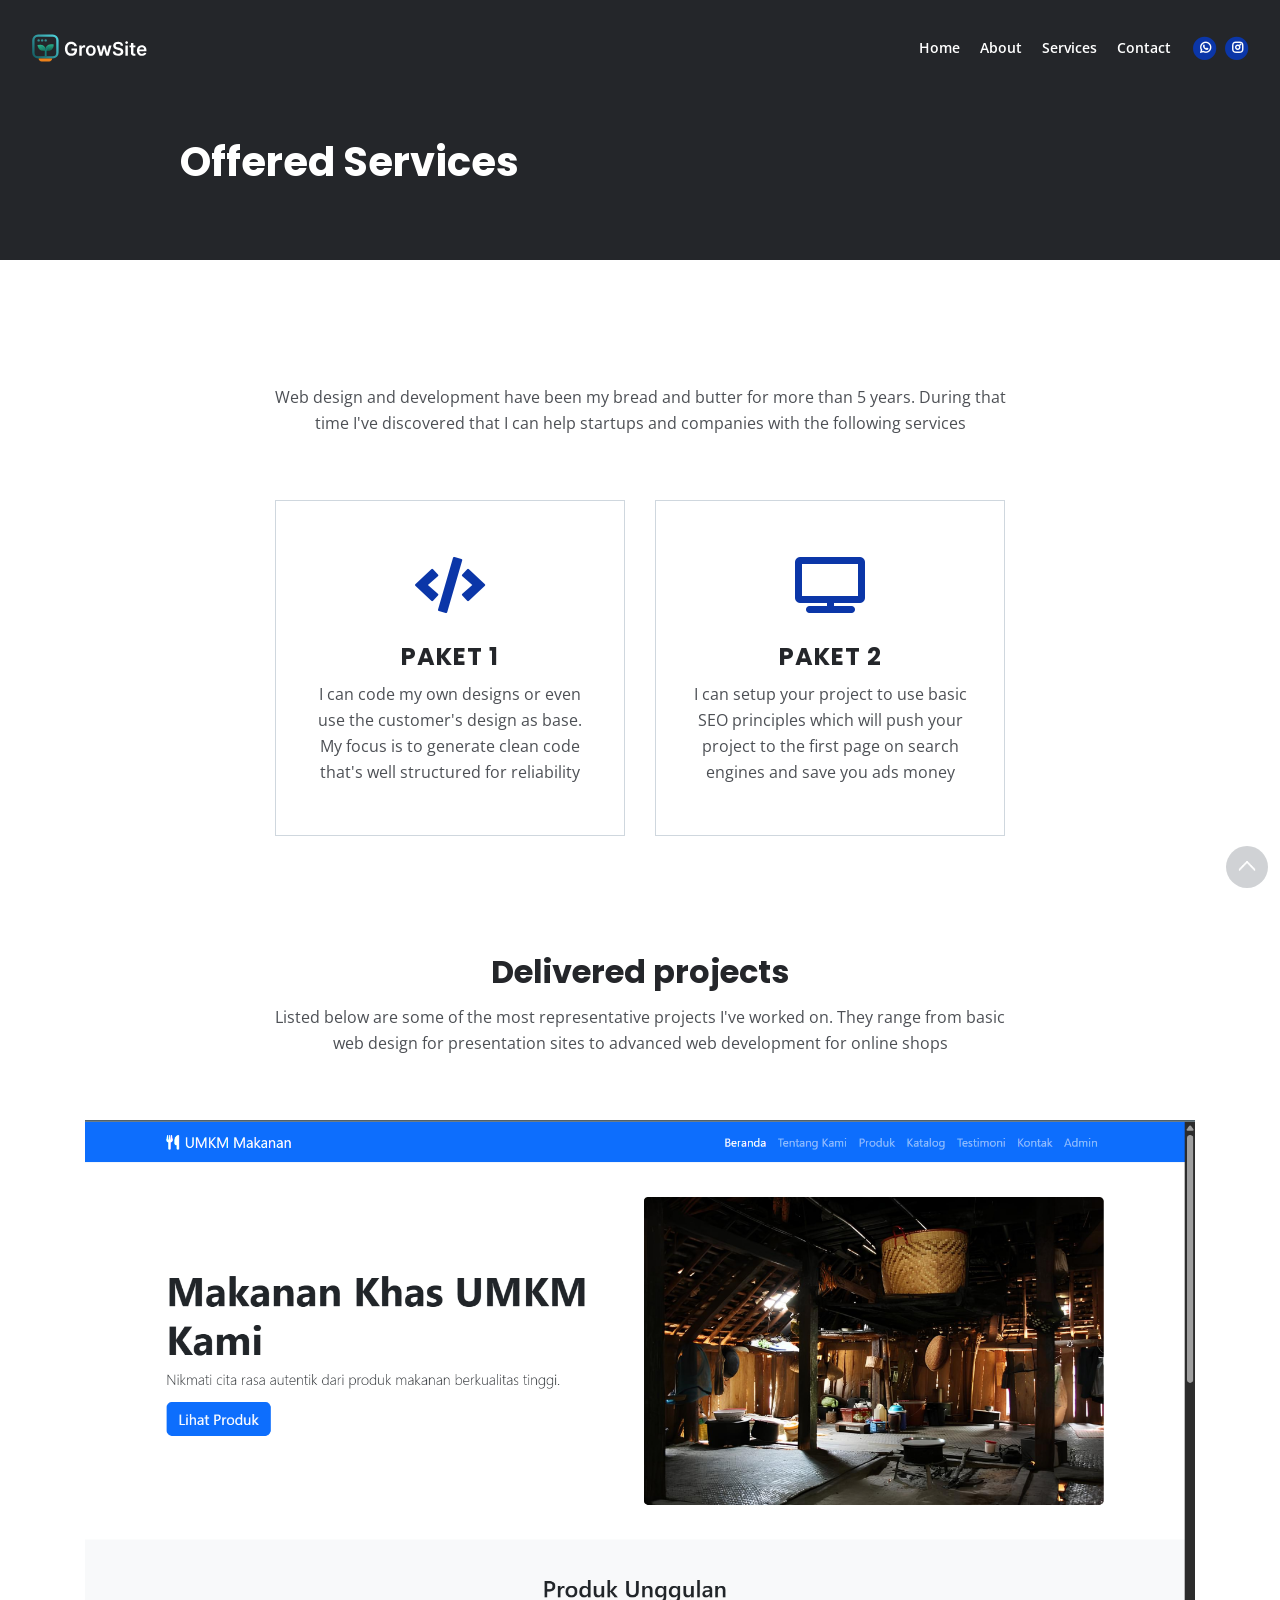
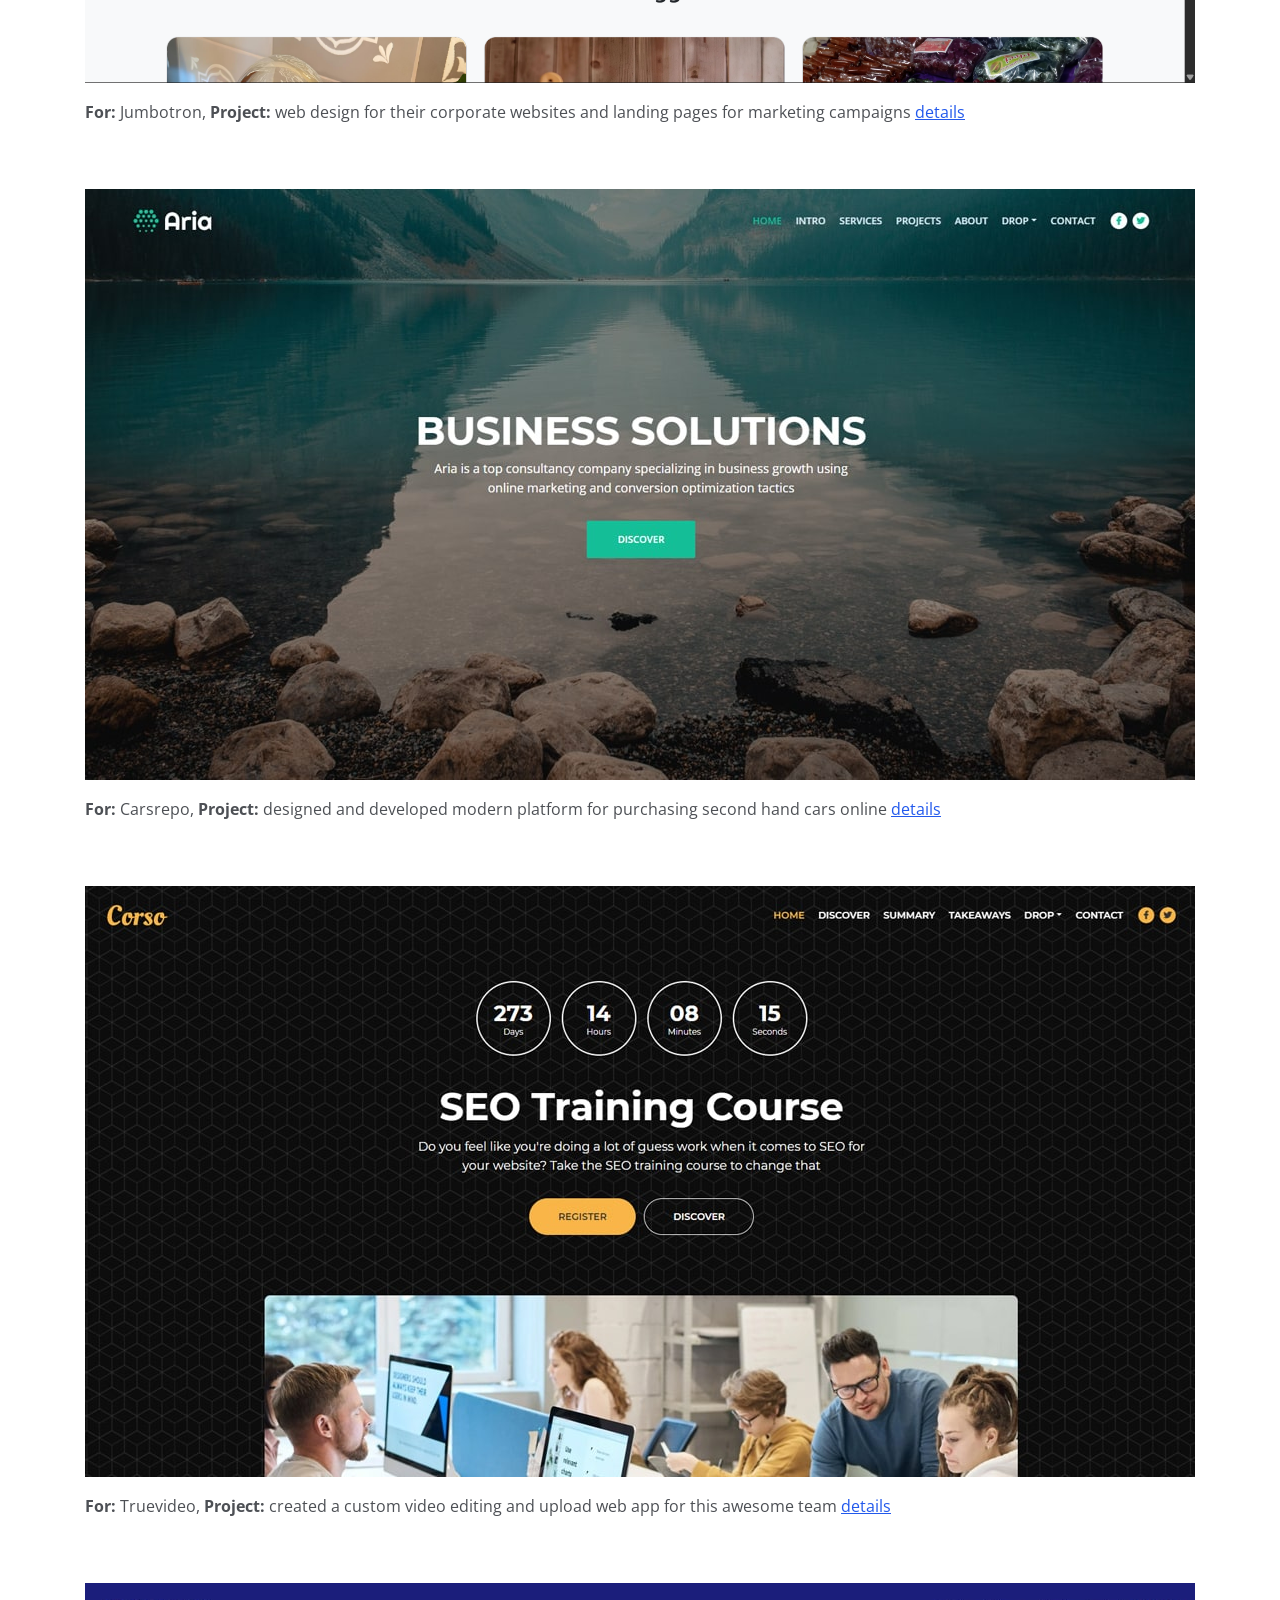
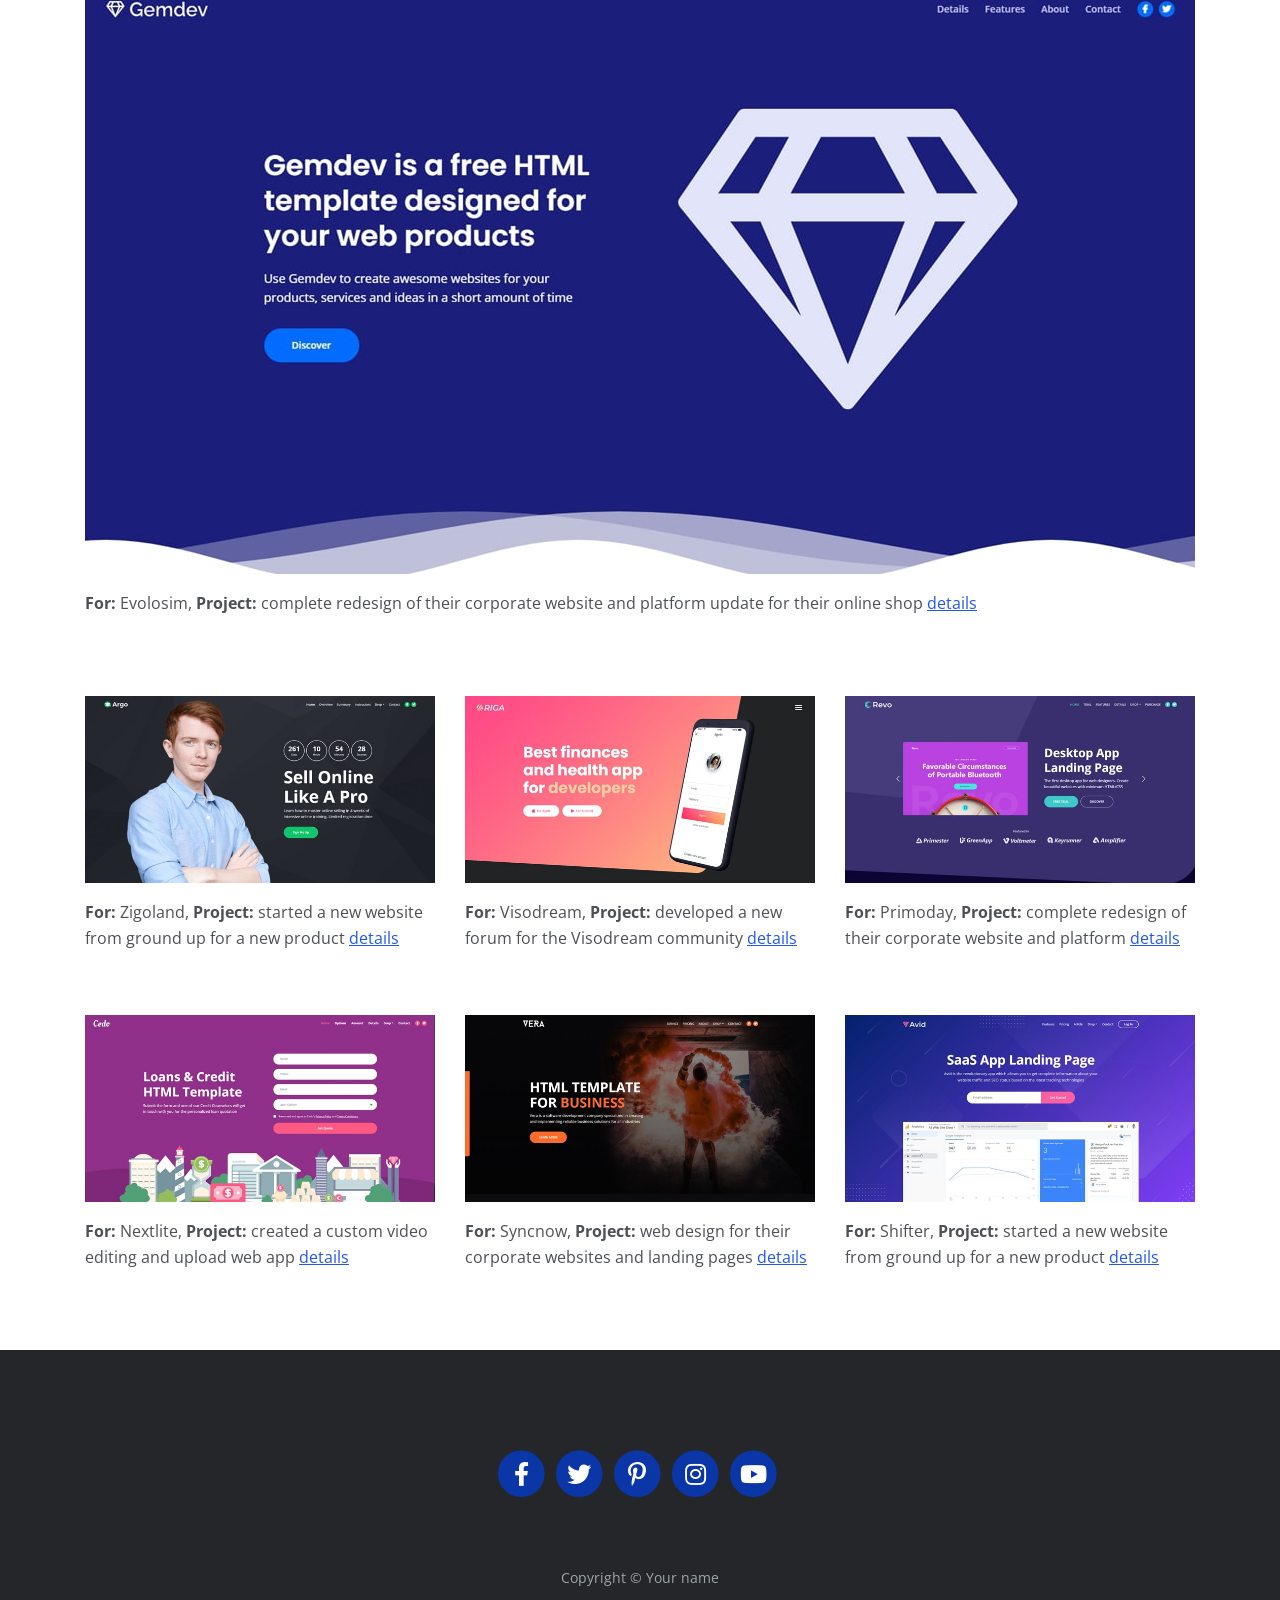
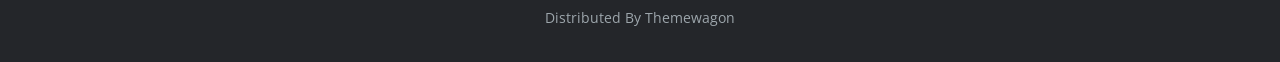
==== services.html @ 17ba6b6c "Add files via upload" ====
<!DOCTYPE html>
<html lang="en">
<head>
    <meta charset="utf-8">
    <meta name="viewport" content="width=device-width, initial-scale=1, shrink-to-fit=no">
    
    <!-- SEO Meta Tags -->
    <meta name="description" content="Your description">
    <meta name="author" content="Your name">

    <!-- OG Meta Tags to improve the way the post looks when you share the page on Facebook, Twitter, LinkedIn -->
	<meta property="og:site_name" content="" /> <!-- website name -->
	<meta property="og:site" content="" /> <!-- website link -->
	<meta property="og:title" content=""/> <!-- title shown in the actual shared post -->
	<meta property="og:description" content="" /> <!-- description shown in the actual shared post -->
	<meta property="og:image" content="" /> <!-- image link, make sure it's jpg -->
	<meta property="og:url" content="" /> <!-- where do you want your post to link to -->
	<meta name="twitter:card" content="summary_large_image"> <!-- to have large image post format in Twitter -->

    <!-- Webpage Title -->
    <title>Project Details - Mark</title>
    
    <!-- Styles -->
    <link rel="preconnect" href="https://fonts.gstatic.com">
    <link href="https://fonts.googleapis.com/css2?family=Open+Sans:ital,wght@0,400;0,600;0,700;1,400&family=Poppins:wght@600&display=swap" rel="stylesheet">
    <link href="css/bootstrap.css" rel="stylesheet">
    <link href="css/fontawesome-all.css" rel="stylesheet">
	<link href="css/styles.css" rel="stylesheet">
	
	<!-- Favicon  -->
    <link rel="icon" href="images/Frame 6.png">
</head>
<body data-spy="scroll" data-target=".fixed-top">
    
    <!-- Navigation -->
    <nav class="navbar navbar-expand-lg fixed-top navbar-dark">
        <div class="container">
            
            <!-- Image Logo -->
            <a class="navbar-brand logo-image" href="index.html"><img src="images/Logoewewe.svg" alt="alternative"></a>  

            <!-- Text Logo - Use this if you don't have a graphic logo -->
            <!-- <a class="navbar-brand logo-text page-scroll" href="index.html">Mark</a> -->

            <button class="navbar-toggler p-0 border-0" type="button" data-toggle="offcanvas">
                <span class="navbar-toggler-icon"></span>
            </button>

            <div class="navbar-collapse offcanvas-collapse" id="navbarsExampleDefault">
                <ul class="navbar-nav ml-auto">
                    <li class="nav-item">
                        <a class="nav-link" href="index.html">Home <span class="sr-only">(current)</span></a>
                    </li>
                    <li class="nav-item">
                        <a class="nav-link" href="about.html">About</a>
                    </li>
                    <li class="nav-item">
                        <a class="nav-link active" href="services.html">Services</a>
                    </li>
                    <li class="nav-item">
                        <a class="nav-link" href="contact.html">Contact</a>
                    </li>
                </ul>
                <span class="nav-item social-icons">
                    <span class="fa-stack" onclick="openWaQR()" style="cursor:pointer;">
                        <i class="fas fa-circle fa-stack-2x"></i>
                        <i class="fab fa-whatsapp fa-stack-1x"></i>
                    </span>

                    <script>
                        function openWaQR() {
                            const qrUrl = 'https://wa.me/qr/7FIXNCLR2WM5O1';
                            const encoded = encodeURIComponent(qrUrl);

                            // Jika desktop → buka WhatsApp Web
                            // Jika mobile → buka API WhatsApp biasa
                            const isMobile = /Android|iPhone|iPad|iPod|Opera Mini|IEMobile/i.test(navigator.userAgent);
                            const openUrl = isMobile 
                                ? `https://api.whatsapp.com/send?text=${encoded}` 
                                : `https://web.whatsapp.com/send?text=${encoded}`;

                            window.open(openUrl, '_blank', 'noopener');
                        }
                    </script>

                    <span class="fa-stack">
                        <a href="#your-link">
                            <i class="fas fa-circle fa-stack-2x"></i>
                            <i class="fab fa-instagram fa-stack-1x"></i>
                        </a>
                    </span>
                </span>
            </div> <!-- end of navbar-collapse -->
        </div> <!-- end of container -->
    </nav> <!-- end of navbar -->
    <!-- end of navigation -->


    <!-- Header -->
    <header class="ex-header">
        <div class="container">
            <div class="row">
                <div class="col-xl-10 offset-xl-1">
                    <h1>Offered Services</h1>
                </div> <!-- end of col -->
            </div> <!-- end of row -->
        </div> <!-- end of container -->
    </header> <!-- end of ex-header -->
    <!-- end of header -->

    <!-- Services -->
    <div id="services" class="basic-2">
        <div class="container">
            <div class="row">
                <div class="col-lg-12">
                    <p class="p-heading">Web design and development have been my bread and butter for more than 5 years. During that time I've discovered that I can help startups and companies with the following services</p>
                </div> <!-- end of col -->
            </div> <!-- end of row -->
            <div class="row justify-content-center">
                <div class="col-lg-4">
                    <div class="text-box text-center">
                        <i class="fas fa-code"></i>
                        <h4>PAKET 1</h4>
                        <p>I can code my own designs or even use the customer's design as base. My focus is to generate clean code that's well structured for reliability</p>
                    </div>
                </div>

                <div class="col-lg-4">
                    <div class="text-box text-center">
                        <i class="fas fa-tv"></i>
                        <h4>PAKET 2</h4>
                        <p>I can setup your project to use basic SEO principles which will push your project to the first page on search engines and save you ads money</p>
                    </div>
                </div>
            </div>
        </div> <!-- end of container -->
    </div> <!-- end of basic-2 -->
    <!-- end of services -->

     <!-- Projects -->
    <div id="projects" class="basic-3">
        <div class="container">
            <div class="row">
                <div class="col-lg-12">
                    <h2 class="h2-heading">Delivered projects</h2>
                    <p class="p-heading">Listed below are some of the most representative projects I've worked on. They range from basic web design for presentation sites to advanced web development for online shops</p>
                </div> <!-- end of col -->
            </div> <!-- end of row -->
            <div class="row">
                <div class="col-lg-12">
                    <div class="text-container">
                        <div class="image-container">
                            <a href="https://herecraft.web.id/">
                                <img class="img-fluid" src="images/Project1.png" alt="alternative">
                            </a>
                        </div> <!-- end of image-container -->
                        <p><strong>For:</strong> Jumbotron, <strong>Project:</strong> web design for their corporate websites and landing pages for marketing campaigns <a class="blue" href="project.html">details</a></p>
                    </div> <!-- end of text-container -->
                    <div class="text-container">
                        <div class="image-container">
                            <a href="project.html">
                                <img class="img-fluid" src="images/project-2.jpg" alt="alternative">
                            </a>
                        </div> <!-- end of image-container -->
                        <p><strong>For:</strong> Carsrepo, <strong>Project:</strong> designed and developed modern platform for purchasing second hand cars online <a class="blue" href="project.html">details</a></p>
                    </div> <!-- end of text-container -->
                    <div class="text-container">
                        <div class="image-container">
                            <a href="project.html">
                                <img class="img-fluid" src="images/project-3.jpg" alt="alternative">
                            </a>
                        </div> <!-- end of image-container -->
                        <p><strong>For:</strong> Truevideo, <strong>Project:</strong> created a custom video editing and upload web app for this awesome team <a class="blue" href="project.html">details</a></p>
                    </div> <!-- end of text-container -->
                    <div class="text-container">
                        <div class="image-container">
                            <a href="project.html">
                                <img class="img-fluid" src="images/project-4.jpg" alt="alternative">
                            </a>
                        </div> <!-- end of image-container -->
                        <p><strong>For:</strong> Evolosim, <strong>Project:</strong> complete redesign of their corporate website and platform update for their online shop <a class="blue" href="project.html">details</a></p>
                    </div> <!-- end of text-container -->
                </div> <!-- end of col -->
            </div> <!-- end of row -->
        </div> <!-- end of container -->
    </div> <!-- end of basic-3 -->
    <!-- end of projects -->


    <!-- Works -->
    <div class="basic-4">
        <div class="container">
            <div class="row">
                <div class="col-lg-4">
                    <div class="text-container">
                        <div class="image-container">
                            <a href="project.html">
                                <img class="img-fluid" src="images/work-1.jpg" alt="alternative">
                            </a>
                        </div> <!-- end of image-container -->
                        <p><strong>For:</strong> Zigoland, <strong>Project:</strong> started a new website from ground up for a new product <a class="blue" href="project.html">details</a></p>
                    </div> <!-- end of text-container -->
                </div> <!-- end of col -->
                <div class="col-lg-4">
                    <div class="text-container">
                        <div class="image-container">
                            <a href="project.html">
                                <img class="img-fluid" src="images/work-2.jpg" alt="alternative">
                            </a>
                        </div> <!-- end of image-container -->
                        <p><strong>For:</strong> Visodream, <strong>Project:</strong> developed a new forum for the Visodream community <a class="blue" href="project.html">details</a></p>
                    </div> <!-- end of text-container -->
                </div> <!-- end of col -->
                <div class="col-lg-4">
                    <div class="text-container">
                        <div class="image-container">
                            <a href="project.html">
                                <img class="img-fluid" src="images/work-3.jpg" alt="alternative">
                            </a>
                        </div> <!-- end of image-container -->
                        <p><strong>For:</strong> Primoday, <strong>Project:</strong> complete redesign of their corporate website and platform <a class="blue" href="project.html">details</a></p>
                    </div> <!-- end of text-container -->
                </div> <!-- end of col -->
            </div> <!-- end of row -->
            <div class="row">
                <div class="col-lg-4">
                    <div class="text-container">
                        <div class="image-container">
                            <a href="project.html">
                                <img class="img-fluid" src="images/work-4.jpg" alt="alternative">
                            </a>
                        </div> <!-- end of image-container -->
                        <p><strong>For:</strong> Nextlite, <strong>Project:</strong> created a custom video editing and upload web app <a class="blue" href="project.html">details</a></p>
                    </div> <!-- end of text-container -->
                </div> <!-- end of col -->
                <div class="col-lg-4">
                    <div class="text-container">
                        <div class="image-container">
                            <a href="project.html">
                                <img class="img-fluid" src="images/work-5.jpg" alt="alternative">
                            </a>
                        </div> <!-- end of image-container -->
                        <p><strong>For:</strong> Syncnow, <strong>Project:</strong> web design for their corporate websites and landing pages <a class="blue" href="project.html">details</a></p>
                    </div> <!-- end of text-container -->
                </div> <!-- end of col -->
                <div class="col-lg-4">
                    <div class="text-container">
                        <div class="image-container">
                            <a href="project.html">
                                <img class="img-fluid" src="images/work-6.jpg" alt="alternative">
                            </a>
                        </div> <!-- end of image-container -->
                        <p><strong>For:</strong> Shifter, <strong>Project:</strong> started a new website from ground up for a new product <a class="blue" href="project.html">details</a></p>
                    </div> <!-- end of text-container -->
                </div> <!-- end of col -->
            </div> <!-- end of row -->
        </div> <!-- end of container -->
    </div> <!-- end of basic-4 -->
    <!-- end of works -->

    <!-- Footer -->
    <div class="footer bg-gray">
        <div class="container">
            <div class="row">
                <div class="col-lg-12">
                    <div class="social-container">
                        <span class="fa-stack">
                            <a href="#your-link">
                                <i class="fas fa-circle fa-stack-2x"></i>
                                <i class="fab fa-facebook-f fa-stack-1x"></i>
                            </a>
                        </span>
                        <span class="fa-stack">
                            <a href="#your-link">
                                <i class="fas fa-circle fa-stack-2x"></i>
                                <i class="fab fa-twitter fa-stack-1x"></i>
                            </a>
                        </span>
                        <span class="fa-stack">
                            <a href="#your-link">
                                <i class="fas fa-circle fa-stack-2x"></i>
                                <i class="fab fa-pinterest-p fa-stack-1x"></i>
                            </a>
                        </span>
                        <span class="fa-stack">
                            <a href="#your-link">
                                <i class="fas fa-circle fa-stack-2x"></i>
                                <i class="fab fa-instagram fa-stack-1x"></i>
                            </a>
                        </span>
                        <span class="fa-stack">
                            <a href="#your-link">
                                <i class="fas fa-circle fa-stack-2x"></i>
                                <i class="fab fa-youtube fa-stack-1x"></i>
                            </a>
                        </span>
                    </div> <!-- end of social-container -->
                </div> <!-- end of col -->
            </div> <!-- end of row -->
        </div> <!-- end of container -->
    </div> <!-- end of footer -->  
    <!-- end of footer -->


    <!-- Copyright -->
    <div class="copyright bg-gray">
        <div class="container">
            <div class="row">
                <div class="col-lg-12">
                    <p class="p-small">Copyright © <a class="no-line" href="#your-link">Your name</a></p>
                </div> <!-- end of col -->
            </div> <!-- enf of row -->
        </div> <!-- end of container -->


        <div class="container">
            <div class="row">
                <div class="col-lg-12">
                    <p class="p-small">Distributed By <a class="no-line" href="https://themewagon.com/">Themewagon</a></p>
                </div> <!-- end of col -->
            </div> <!-- enf of row -->
        </div> <!-- end of container -->
    </div> <!-- end of copyright --> 
    <!-- end of copyright -->
    
    	
    <!-- Scripts -->
    <script src="js/jquery.min.js"></script> <!-- jQuery for Bootstrap's JavaScript plugins -->
    <script src="js/bootstrap.min.js"></script> <!-- Bootstrap framework -->
    <script src="js/jquery.easing.min.js"></script> <!-- jQuery Easing for smooth scrolling between anchors -->
    <script src="js/scripts.js"></script> <!-- Custom scripts -->
</body>
</html>
---- css/styles.css ----
/* Description: Master CSS file */

/*****************************************
Table Of Contents:
- General Styles
- Navigation
- Header
- About
- Services
- Details
- Projects
- Works
- Testimonials
- Questions
- Contact
- Footer 
- Copyright
- Back To Top Button
- Extra Pages
- Media Queries
******************************************/

/*****************************************
Colors:
- Backgrounds, navbar - black #24262a
- Backgrounds - light gray #f7f9fb
- Buttons, icons - blue #0b36a8
- Headings text - black #24262a
- Body text - dark gray #4d5055
******************************************/


/**************************/
/*     General Styles     */
/**************************/
body,
html {
    width: 100%;
	height: 100%;
}

body, p {
	color: #4d5055; 
	font: 400 1rem/1.625rem "Open Sans", sans-serif;
}

h1 {
	color: #24262a;
	font-weight: 700;
	font-size: 2.5rem;
	line-height: 3.25rem;
	font-family: "Poppins"
}

h2 {
	color: #24262a;
	font-weight: 700;
	font-size: 2rem;
	line-height: 2.5rem;
	font-family: "Poppins"
}

h3 {
	color: #24262a;
	font-weight: 700;
	font-size: 1.75rem;
	line-height: 2.25rem;
	font-family: "Poppins"
}

h4 {
	color: #24262a;
	font-weight: 700;
	font-size: 1.5rem;
	line-height: 2rem;
	font-family: "Poppins"
}

h5 {
	color: #24262a;
	font-weight: 700;
	font-size: 1.25rem;
	line-height: 1.625rem;
	font-family: "Poppins"
}

h6 {
	color: #24262a;
	font-weight: 700;
	font-size: 1rem;
	line-height: 1.375rem;
	font-family: "Poppins"
}

.p-large {
	font-size: 1.125rem;
	line-height: 1.75rem;
}

.p-small {
	font-size: 0.875rem;
	line-height: 1.5rem;
}

.testimonial-text {
	font-style: italic;
}

.testimonial-author {
	font-weight: 700;
	font-size: 1rem;
	line-height: 1.5rem;
}

.li-space-lg li {
	margin-bottom: 0.5rem;
}

a {
	color: #4d5055;
	text-decoration: underline;
}

a:hover {
	color: #4d5055;
	text-decoration: underline;
}

.no-line {
	text-decoration: none;
}

.no-line:hover {
	text-decoration: none;
}

.blue {
	color: #2259ec;
}

.bg-gray {
	background-color: #f7f9fb;
}

.section-divider {
	display: block;
	height: 1px;
	margin: 0;
	border: none;
	background-color: #d3dae2;
}

.btn-solid-reg {
	display: inline-block;
	padding: 1.375rem 2.25rem 1.375rem 2.25rem;
	border: 1px solid #0b36a8;
	background-color: #0b36a8;
	color: #ffffff;
	font-weight: 600;
	font-size: 0.875rem;
	line-height: 0;
	text-decoration: none;
	transition: all 0.2s;
}

.btn-solid-reg:hover {
	background-color: transparent;
	color: #0b36a8; /* needs to stay here because of the color property of a tag */
	text-decoration: none;
}

.btn-solid-lg {
	display: inline-block;
	padding: 1.625rem 2.625rem 1.625rem 2.625rem;
	border: 1px solid #0b36a8;
	background-color: #0b36a8;
	color: #ffffff;
	font-weight: 600;
	font-size: 0.875rem;
	line-height: 0;
	text-decoration: none;
	transition: all 0.2s;
}

.btn-solid-lg:hover {
	background-color: transparent;
	color: #0b36a8; /* needs to stay here because of the color property of a tag */
	text-decoration: none;
}

.btn-outline-reg {
	display: inline-block;
	padding: 1.375rem 2.25rem 1.375rem 2.25rem;
	border: 1px solid #24262a;
	background-color: transparent;
	color: #24262a;
	font-weight: 600;
	font-size: 0.875rem;
	line-height: 0;
	text-decoration: none;
	transition: all 0.2s;
}

.btn-outline-reg:hover {
	background-color: #24262a;
	color: #ffffff;
	text-decoration: none;
}

.btn-outline-lg {
	display: inline-block;
	padding: 1.625rem 2.625rem 1.625rem 2.625rem;
	border: 1px solid #24262a;
	background-color: transparent;
	color: #24262a;
	font-weight: 600;
	font-size: 0.875rem;
	line-height: 0;
	text-decoration: none;
	transition: all 0.2s;
}

.btn-outline-lg:hover {
	background-color: #24262a;
	color: #ffffff;
	text-decoration: none;
}

.btn-outline-sm {
	display: inline-block;
	padding: 1rem 1.5rem 1rem 1.5rem;
	border: 1px solid #24262a;
	background-color: transparent;
	color: #24262a;
	font-weight: 600;
	font-size: 0.875rem;
	line-height: 0;
	text-decoration: none;
	transition: all 0.2s;
}

.btn-outline-sm:hover {
	background-color: #24262a;
	color: #ffffff;
	text-decoration: none;
}

.form-group {
	position: relative;
	margin-bottom: 1.25rem;
}

.label-control {
	position: absolute;
	top: 0.875rem;
	left: 1.5rem;
	color: #7d838a;
	opacity: 1;
	font-size: 0.875rem;
	line-height: 1.375rem;
	cursor: text;
	transition: all 0.2s ease;
}

.form-control-input:focus + .label-control,
.form-control-input.notEmpty + .label-control,
.form-control-textarea:focus + .label-control,
.form-control-textarea.notEmpty + .label-control {
	top: 0.125rem;
	color: #4d5055;
	opacity: 1;
	font-size: 0.75rem;
	font-weight: 700;
}

.form-control-input,
.form-control-select {
	display: block; /* needed for proper display of the label in Firefox, IE, Edge */
	width: 100%;
	padding-top: 1.125rem;
	padding-bottom: 0.125rem;
	padding-left: 1.5rem;
	border: 1px solid #cbcbd1;
	background-color: #ffffff;
	color: #4d5055;
	font-size: 0.875rem;
	line-height: 1.875rem;
	transition: all 0.2s;
	-webkit-appearance: none; /* removes inner shadow on form inputs on ios safari */
}

.form-control-select {
	padding-top: 0.5rem;
	padding-bottom: 0.5rem;
	height: 3.25rem;
	color: #7d838a;
}

select {
    /* you should keep these first rules in place to maintain cross-browser behavior */
    -webkit-appearance: none;
	-moz-appearance: none;
	-ms-appearance: none;
    -o-appearance: none;
    appearance: none;
    background-image: url('../images/down-arrow.png');
    background-position: 96% 50%;
    background-repeat: no-repeat;
    outline: none;
}

.form-control-textarea {
	display: block; /* used to eliminate a bottom gap difference between Chrome and IE/FF */
	width: 100%;
	height: 14rem; /* used instead of html rows to normalize height between Chrome and IE/FF */
	padding-top: 1.5rem;
	padding-left: 1.3125rem;
	border: 1px solid #cbcbd1;
	background-color: #ffffff;
	color: #4d5055;
	font-size: 0.875rem;
	line-height: 1.5rem;
	transition: all 0.2s;
}

.form-control-input:focus,
.form-control-select:focus,
.form-control-textarea:focus {
	border: 1px solid #a1a1a1;
	outline: none; /* Removes blue border on focus */
}

.form-control-input:hover,
.form-control-select:hover,
.form-control-textarea:hover {
	border: 1px solid #a1a1a1;
}

.checkbox {
	font-size: 0.75rem;
	line-height: 1.25rem;
}

input[type='checkbox'] {
	vertical-align: -10%;
	margin-right: 0.5rem;
}

.form-control-submit-button {
	display: inline-block;
	width: 100%;
	height: 3.25rem;
	border: 1px solid #0b36a8;
	border-radius: 32px;
	background-color: #0b36a8;
	color: #ffffff;
	font-weight: 600;
	font-size: 0.875rem;
	line-height: 0;
	cursor: pointer;
	transition: all 0.2s;
}

.form-control-submit-button:hover {
	border: 1px solid #24262a;
	background-color: transparent;
	color: #24262a;
}


/**********************/
/*     Navigation     */
/**********************/
.navbar {
	background-color: #24262a;
	font-weight: 600;
	font-size: 0.875rem;
	line-height: 0.875rem;
	box-shadow: 0 1px 6px 0 rgba(0, 0, 0, 0.025);
}

.navbar .navbar-brand {
	padding-top: 0.125rem;
	padding-bottom: 0.125rem;
}

.navbar .logo-image img {
    width: 118px;
	height: 36px;
}

.navbar .logo-text {
	color: #ffffff;
	font-weight: 700;
	font-size: 1.875rem;
	line-height: 1rem;
	text-decoration: none;
}

.offcanvas-collapse {
	position: fixed;
	top: 3.25rem; /* adjusts the height between the top of the page and the offcanvas menu */
	bottom: 0;
	left: 100%;
	width: 100%;
	padding-right: 1rem;
	padding-left: 1rem;
	overflow-y: auto;
	visibility: hidden;
	background-color: #24262a;
	transition: visibility .3s ease-in-out, -webkit-transform .3s ease-in-out;
	transition: transform .3s ease-in-out, visibility .3s ease-in-out;
	transition: transform .3s ease-in-out, visibility .3s ease-in-out, -webkit-transform .3s ease-in-out;
}

.offcanvas-collapse.open {
	visibility: visible;
	-webkit-transform: translateX(-100%);
	transform: translateX(-100%);
}

.navbar .navbar-nav {
	margin-top: 0.75rem;
	margin-bottom: 0.5rem;
}

.navbar .nav-item .nav-link {
	padding-top: 0.625rem;
	padding-bottom: 0.625rem;
	color: #ffffff;
	text-decoration: none;
	transition: all 0.2s ease;
}


.navbar .nav-item .nav-link:hover,
.navbar .nav-item .nav-link.active {
	color: #9c9ead;
}


.navbar .fa-stack {
	width: 2em;
	margin-right: 0.25rem;
	font-size: 0.75rem;
}

.navbar .fa-stack-2x {
	color: #0b36a8;
	transition: all 0.2s ease;
}

.navbar .fa-stack-1x {
	color: #ffffff;
	transition: all 0.2s ease;
}

.navbar .fa-stack:hover .fa-stack-2x {
	color: #ffffff;
}

.navbar .fa-stack:hover .fa-stack-1x {
	color: #0b36a8;
}

.navbar .navbar-toggler {
	padding: 0;
	border: none;
	font-size: 1.25rem;
}


/******************/
/*     Header     */
/******************/
.header {
    padding-top: 7rem;
    padding-bottom: 5.5rem;
    background: 
        /* bayangan kiri sangat panjang */
        linear-gradient(to right,
            rgba(0, 0, 0, 0.75) 0%,
            rgba(0, 0, 0, 0.6) 30%,
            rgba(0, 0, 0, 0.4) 60%,
            rgba(0, 0, 0, 0.2) 80%,
            transparent 95%
        ),
        /* overlay umum */
        linear-gradient(rgba(0, 0, 0, 0.1), rgba(0, 0, 0, 0.1)),
        url('../images/header.jpg') center center no-repeat;
    background-size: cover;
    text-align: center;
}


.header .h2-large {
	margin-bottom: 1.75rem;
	color: #ffffff;
}

.header .btn-solid-lg:hover {
	border: 1px solid #ffffff;
	color: #ffffff;
}

.header .btn-outline-lg {
	padding: 1.625rem 1.625rem 1.625rem 1.625rem;
	border: none;
	color: #ffffff;
}

.header .btn-outline-lg:hover {
	background: transparent;
	color: #9c9ead;
	text-decoration: none;
}

.header .btn-outline-lg .fas {
	margin-right: 0.375rem;
}


/*****************/
/*     About     */
/*****************/
.basic-1 {
	padding-top: 7.75rem;
	padding-bottom: 5.25rem;
}

.basic-1 .text-container {
	margin-bottom: 3rem;
}

.basic-1 .time {
	margin-bottom: 0.5rem;
	color: #0b36a8;
	font-weight: 600;
	font-size: 0.875rem;
	line-height: 1.5rem;
	font-family: "Poppins";
}

.basic-1 h6 {
	margin-bottom: 0.125rem;
}


/********************/
/*     Services     */
/********************/
.basic-2 {
	padding-top: 7.75rem;
	padding-bottom: 5.25rem;
}

.basic-2 .h2-heading {
	margin-bottom: 0.75rem;
	text-align: center;
}

.basic-2 .p-heading {
	margin-bottom: 4rem;
	text-align: center;
}

.basic-2 .text-box {
	margin-bottom: 1rem;
	padding: 3.5rem 1rem 2.125rem 1rem;
	border: 1px solid #cfd7de;
}

.basic-2 .fas,
.basic-2 .far {
	margin-bottom: 1.75rem;
	color: #0b36a8;
	font-size: 3.5rem;
}

.basic-2 h4 {
	letter-spacing: 1px;
}


/*******************/
/*     Details     */
/*******************/
.split .area-1 {
	height: 430px;
	background: linear-gradient(to bottom right, rgba(25, 26, 29, 0.5), rgba(25, 26, 29, 0.5)), url('../images/about.jpg') center center no-repeat;
	background-size: cover;
}

.split .area-2 {
	padding-top: 7.75rem;
	padding-bottom: 7.75rem;
}

.split p {
	margin-bottom: 2.25rem;
}

.split .icons-container {
	margin-top: 3rem;
}

.split .icons-container img {
	width: 50px;
	margin-right: 0.625rem;
	margin-bottom: 0.75rem;
}


/********************/
/*     Projects     */
/********************/
.basic-3 {
	padding-top: 1rem;
	padding-bottom: 1rem;
}

.basic-3 .h2-heading {
	margin-bottom: 0.75rem;
	text-align: center;
}

.basic-3 .p-heading {
	margin-bottom: 4rem;
	text-align: center;
}

.basic-3 .text-container {
	margin-bottom: 4rem;
}

.basic-3 .image-container {
	margin-bottom: 1rem;
}

/* Hover Animation */
.basic-3 .image-container {
	overflow: hidden;
	margin-right: auto;
	margin-left: auto;
}

.basic-3 .image-container img {
	margin: 0;
	transition: all 0.2s;
}

.basic-3 .image-container:hover img {
	-moz-transform: scale(1.1);
	-webkit-transform: scale(1.1);
	transform: scale(1.1);
} 
/* end of hover animation */


/*****************/
/*     Works     */
/*****************/
.basic-4 {
	padding-bottom: 1rem;
}

.basic-4 .text-container {
	margin-bottom: 4rem;
}

.basic-4 .image-container {
	margin-bottom: 1rem;
}

/* Hover Animation */
.basic-4 .image-container {
	overflow: hidden;
	margin-right: auto;
	margin-left: auto;
}

.basic-4 .image-container img {
	margin: 0;
	transition: all 0.2s;
}

.basic-4 .image-container:hover img {
	-moz-transform: scale(1.15);
	-webkit-transform: scale(1.15);
	transform: scale(1.15);
} 
/* end of hover animation */


/************************/
/*     Testimonials     */
/************************/
.cards-1 {
	padding-top: 3rem;
	padding-bottom: 3.875rem;
}

.cards-1 .h2-heading {
	margin-bottom: 3rem;
	text-align: center;
}

.cards-1 .card {
	margin-bottom: 4rem;
	border: none;
}

.cards-1 .card-body {
	padding: 0;
	text-align: center;
}

.cards-1 .testimonial-text {
	margin-bottom: 1.625rem;
}

.cards-1 img {
	display: inline-block;
	width: 60px;
	margin-bottom: 0.875rem;
	border-radius: 50%;
}

.cards-1 .text {
	margin-top: 0.375rem;
}

.cards-1 .testimonial-author {
	color: #24262a;
}

.cards-1 .testimonial-author,
.cards-1 .occupation {
	font-size: 0.875rem;
	line-height: 1.375rem;
}


/*********************/
/*     Questions     */
/*********************/
.accordion-1 {
	padding-top: 7.75rem;
	padding-bottom: 6.75rem;
}

.accordion-1 .h2-heading {
	margin-bottom: 2.5rem;
	text-align: center;
}

.accordion-1 .card {
	margin-bottom: 1.75rem;
	border: none;
}

.accordion-1 .card-header {
	padding: 0;
	border: none;
	background-color: transparent;
}

.accordion-1 .card button {
	padding: 0;
	color: #24262a;
	font-weight: 600;
	font-size: 1.125rem;
	line-height: 1.75rem;
	font-family: 'Poppins';
}

.accordion-1 .card button:hover {
	text-decoration: none;
}

.accordion-1 .card button:before {
	float: left;
	margin-right: 0.625rem;
	font-family: 'Font Awesome 5 Free';
	font-weight: 900;
	content: "\f078";
	transition: all 0.2s;
}

.accordion-1 .card button.collapsed:before {
	-webkit-transform: rotate(180deg);
	-moz-transform: rotate(180deg);
	transform: rotate(180deg);
} 

.accordion-1 .card-body {
	padding: 0.75rem 1.5rem 0.5rem 1.5rem;
}


/*******************/
/*     Contact     */
/*******************/
.form-1 {
	padding-top: 7.75rem;
	padding-bottom: 7rem;
	text-align: center;
}

.form-1 .h2-heading {
	margin-bottom: 0.75rem;
	text-align: center;
}

.form-1 .p-heading {
	margin-bottom: 4rem;
}


/******************/
/*     Footer     */
/******************/
.footer {
	padding-top: 6.25rem;
	padding-bottom: 2rem;
	background-color: #24262a;
	text-align: center;
}

.footer a {
	text-decoration: none;
}

.footer .fa-stack {
	width: 2em;
	margin-bottom: 1.25rem;
	margin-right: 0.375rem;
	font-size: 1.5rem;
}

.footer .fa-stack .fa-stack-1x {
    color: #ffffff;
	transition: all 0.2s ease;
}

.footer .fa-stack .fa-stack-2x {
	color: #0b36a8;
	transition: all 0.2s ease;
}

.footer .fa-stack:hover .fa-stack-1x {
	color: #0b36a8;
}

.footer .fa-stack:hover .fa-stack-2x {
    color: #ffffff;
}


/*********************/
/*     Copyright     */
/*********************/
.copyright {
	padding-top: 1rem;
	padding-bottom: 1rem;
	background-color: #24262a;
	text-align: center;
}

.copyright .p-small {
	color: #9da6ac;
	text-align: center;
}

.copyright a {
	color: #9da6ac;
}


/******************************/
/*     Back To Top Button     */
/******************************/
a.back-to-top {
	position: fixed;
	z-index: 999;
	right: 12px;
	bottom: 12px;
	display: none;
	width: 42px;
	height: 42px;
	border-radius: 30px;
	background: #3a424d url("../images/up-arrow.png") no-repeat center 47%;
	background-size: 18px 18px;
	text-indent: -9999px;
}

a:hover.back-to-top {
	background-color: #0b36a8;
}


/***********************/
/*     Extra Pages     */
/***********************/
.ex-header {
	padding-top: 8.5rem;
	padding-bottom: 4rem;
	background-color: #24262a;
}

.ex-header h1 {
	color: #ffffff;
}

.ex-basic-1 .list-unstyled .fas {
	font-size: 0.375rem;
	line-height: 1.625rem;
}

.ex-basic-1 .list-unstyled .media-body {
	margin-left: 0.5rem;
}

.ex-basic-1 .text-box {
	padding: 1.25rem 1.25rem 0.5rem 1.25rem;
	background-color: #f7f9fb;
}

.ex-cards-1 .card {
	border: none;
	background-color: transparent;
}

.ex-cards-1 .card .fa-stack {
	width: 2em;
	font-size: 1.125rem;
}

.ex-cards-1 .card .fa-stack-2x {
	color: #0b36a8;
}

.ex-cards-1 .card .fa-stack-1x {
	color: #ffffff;
	font-weight: 700;
	line-height: 2.125rem;
}

.ex-cards-1 .card .list-unstyled .media-body {
	margin-left: 0.75rem;
}

.ex-cards-1 .card .list-unstyled .media-body h5 {
	margin-top: 0.125rem;
	margin-bottom: 0.375rem;
}


/*************************/
/*     Media Queries     */
/*************************/	
/* Min-width 768px */
@media (min-width: 768px) {

	/* Header */
	.header {
		padding-top: 11rem;
		padding-bottom: 9rem;
	}
	/* end of header */


	/* Services */
	.basic-2 .text-box {
		padding-right: 2.125rem;
		padding-left: 2.125rem;
	}
	/* end of services */


	/* Extra Pages */
	.ex-basic-1 .text-box {
		padding: 1.75rem 2rem 0.875rem 2rem;
	}
	/* end of extra pages */
}
/* end of min-width 768px */


/* Min-width 992px */
@media (min-width: 992px) {
	
	/* General Styles */
	.h2-heading {
		width: 35.25rem;
		margin-right: auto;
		margin-left: auto;
	}

	.p-heading {
		width: 46rem;
		margin-right: auto;
		margin-left: auto;
	}
	/* end of general styles */


	/* Navigation */
	.navbar {
		padding-top: 1.75rem;
		background-color: transparent;
		box-shadow: none;
		transition: all 0.2s;
	}

	.navbar.top-nav-collapse {
		padding-top: 0.5rem;
		padding-top: 0.5rem;
		background-color: #24262a;
		box-shadow: 0 3px 6px 0 rgba(0, 0, 0, 0.025);
	}

	.offcanvas-collapse {
		position: static;
		top: auto;
		bottom: auto;
		left: auto;
		width: auto;
		padding-right: 0;
		padding-left: 0;
		background-color: transparent;
		overflow-y: visible;
		visibility: visible;
	}

	.offcanvas-collapse.open {
		-webkit-transform: none;
		transform: none;
	}

	.navbar .navbar-nav {
		margin-top: 0;
		margin-bottom: 0;
	}
	
	.navbar .nav-item .nav-link {
		padding-right: 0.625rem;
		padding-left: 0.625rem;
	}

	.navbar .dropdown-menu {
		margin-top: 0.25rem;
		box-shadow: 0 3px 3px 1px rgba(0, 0, 0, 0.08);
	}

	.navbar .dropdown-divider {
		width: 90%;
	}

	.navbar .social-icons {
		margin-left: 0.5rem;
	}
	
	.navbar .fa-stack {
		margin-right: 0;
		margin-left: 0.25rem;
	}
	/* end of navigation */


	/* Header */
	.header {
		padding-top: 15rem;
		padding-bottom: 14rem;
		text-align: left;
	}
	/* end of header */


	/* Details */
	.split {
		height: 760px;
	}
	
	.split .area-1 {
		height: 100%;
		width: 50%;
		display: inline-block;
	}
	
	.split .area-2 {
		height: 100%;
		width: 50%;
		display: inline-block;
		vertical-align: top;
	}

	.split .text-container {
		width: 400px;
		margin-left: 3rem;
	}
	/* end of details */


	/* Testimonials */
	.cards-1 .card {
		display: inline-block;
		width: 290px;
		vertical-align: top;
	}

	.cards-1 .card:nth-of-type(3n+2) {
		margin-right: 1.5rem;
		margin-left: 1.5rem;
	}

	.cards-1 .card-body {
		text-align: left;
	}

	.cards-1 .details {
		display: flex;
		align-items: flex-start;
	}
	
	.cards-1 .details .text {
		flex-direction: column;
	}
	
	.cards-1 .details img {
		margin-right: 1.125rem;
	}
	/* end of testimonials */


	/* Accordion */
	.accordion-1 .accordion {
		width: 730px;
		margin-right: auto;
		margin-left: auto;
	}
	/* end of accordion */


	/* Contact */
	.form-1 form {
		width: 790px;
		margin-right: auto;
		margin-left: auto;
	}
	/* end of contact */


	/* Extra Pages */
	.ex-cards-1 .card {
		display: inline-block;
		width: 296px;
		vertical-align: top;
	}

	.ex-cards-1 .card:nth-of-type(3n+2) {
		margin-right: 1rem;
		margin-left: 1rem;
	}
	/* end of extra pages */
}
/* end of min-width 992px */


/* Min-width 1200px */
@media (min-width: 1200px) {

	/* General Styles */
	.h1-large {
		font-size: 3.75rem;
		line-height: 4.625rem;
	}
	/* end of general styles */


	/* Navigation */
	.navbar .container {
		max-width: 1330px;
	}
	/* end of navigation */


	/* Header */
	.header {
		padding-top: 18.25rem;
		padding-bottom: 17.25rem;
	}
	/* end of header */


	/* About */
	.basic-1 .text-container.first {
		margin-right: 2rem;
	}

	.basic-1 .text-container.second {
		margin-right: 1rem;
		margin-left: 1rem;
	}

	.basic-1 .text-container.third {
		margin-left: 2rem;
	}
	/* end of about */


	/* Details */
	.split {
		height: 700px;
	}

	.split .text-container {
		width: 460px;
		margin-left: 2.5rem;
	}
	/* end of details */


	/* Testimonials */
	.cards-1 .card {
		width: 338px;
	}
	
	.cards-1 .card:nth-of-type(3n+2) {
		margin-right: 2.625rem;
		margin-left: 2.625rem;
	}
	/* end of testimonials */
	

	/* Extra Pages */
	.ex-cards-1 .card {
		width: 336px;
	}

	.ex-cards-1 .card:nth-of-type(3n+2) {
		margin-right: 2.875rem;
		margin-left: 2.875rem;
	}
	/* end of extra pages */
}
/* end of min-width 1200px */

/* our team section */
.hero-section {
    background: #e6e6e6;
    padding-top: 80px;
    padding-bottom: 80px;
}

.hero-title {
    font-size: 42px;
    font-weight: 700;
    color: #000;
}

.hero-desc {
    font-size: 17px;
    line-height: 1.7;
    max-width: 520px;
    color: #333;
}

.btn-hero {
    display: inline-block;
    background: #fff;
    padding: 12px 28px;
    border-radius: 30px;
    color: #000;
    font-weight: 500;
    box-shadow: 0 2px 5px rgba(0,0,0,0.15);
    text-decoration: none;
}

.hero-img {
    width: 320px;
    max-width: 100%;
}

.social-box {
    background: #fff;
    padding: 18px 30px;
    border-radius: 6px;
    box-shadow: 0 2px 15px rgba(0,0,0,0.15);
    width: fit-content;
}

.social-box a {
    font-size: 20px;
    color: #000;
    text-decoration: none;
}

/* jarak antar icon */
.social-gap {
    gap: 22px !important;
}
/* end of our team section */
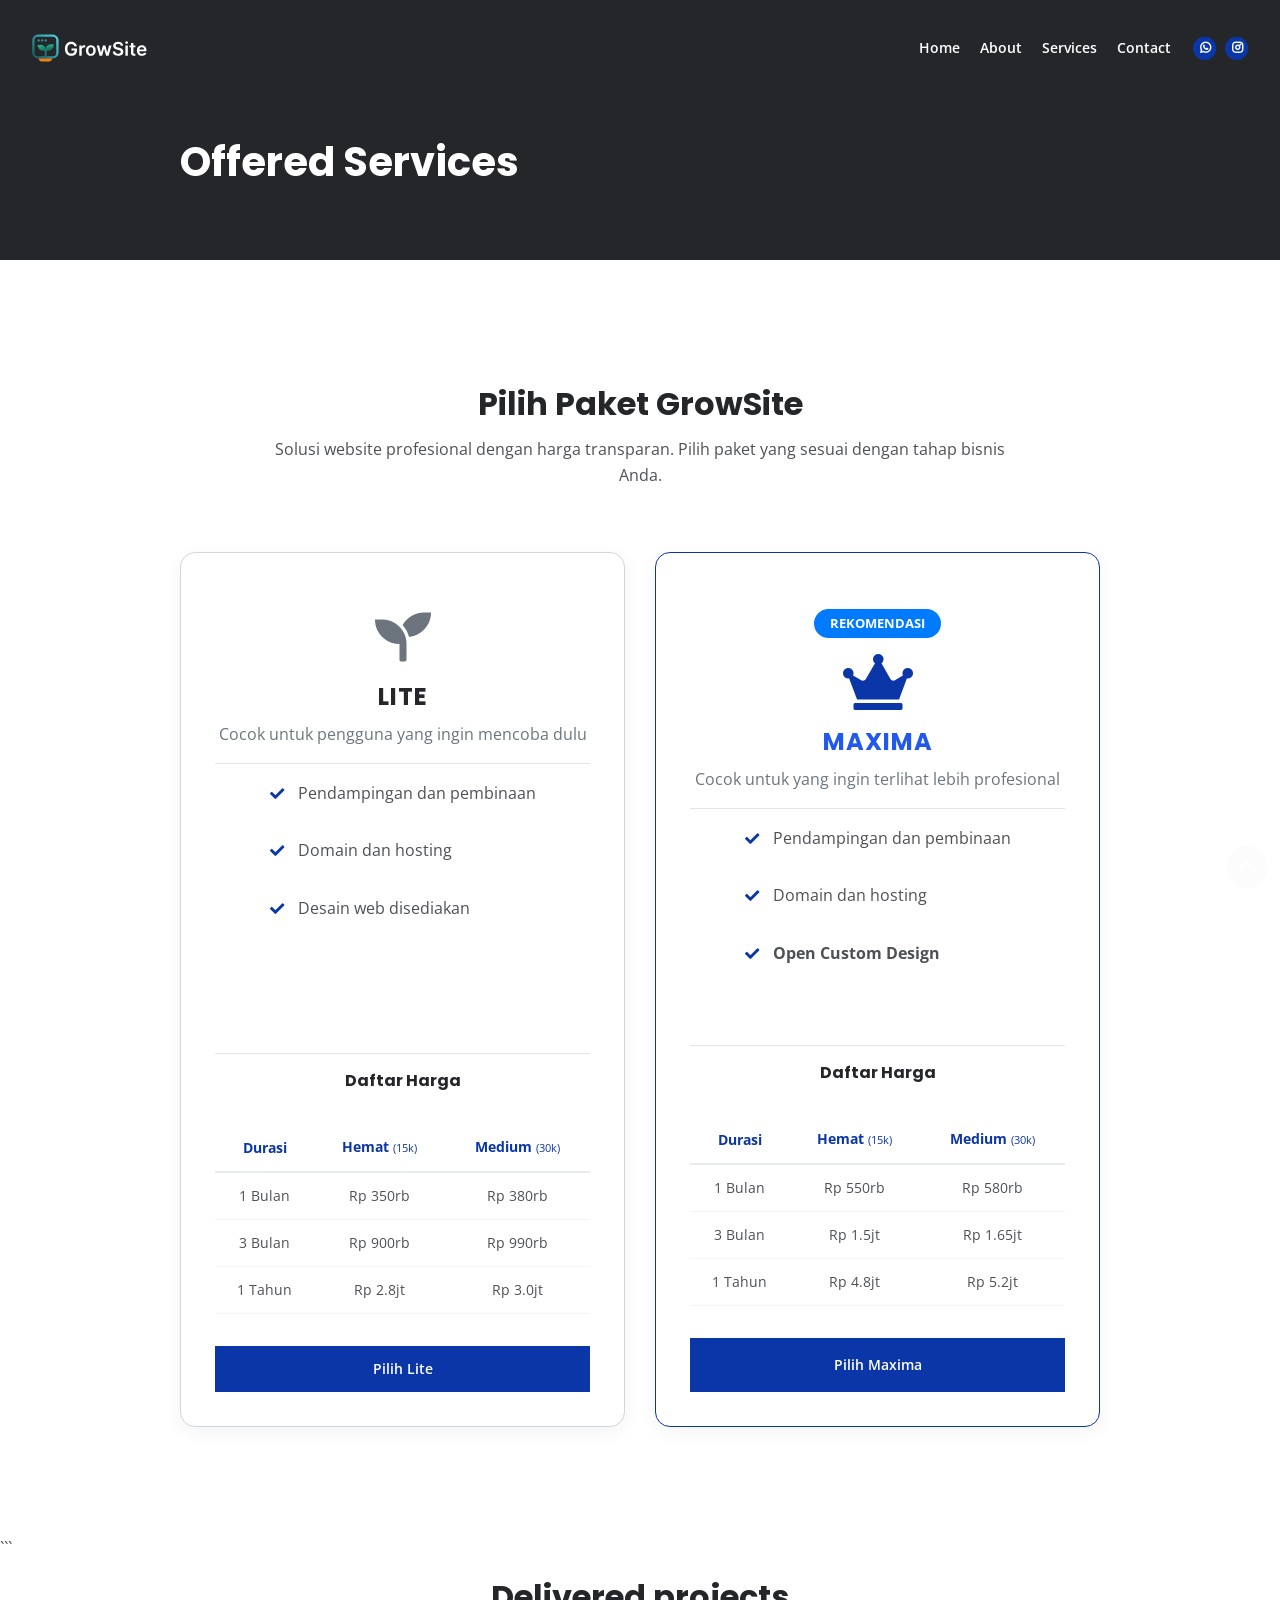
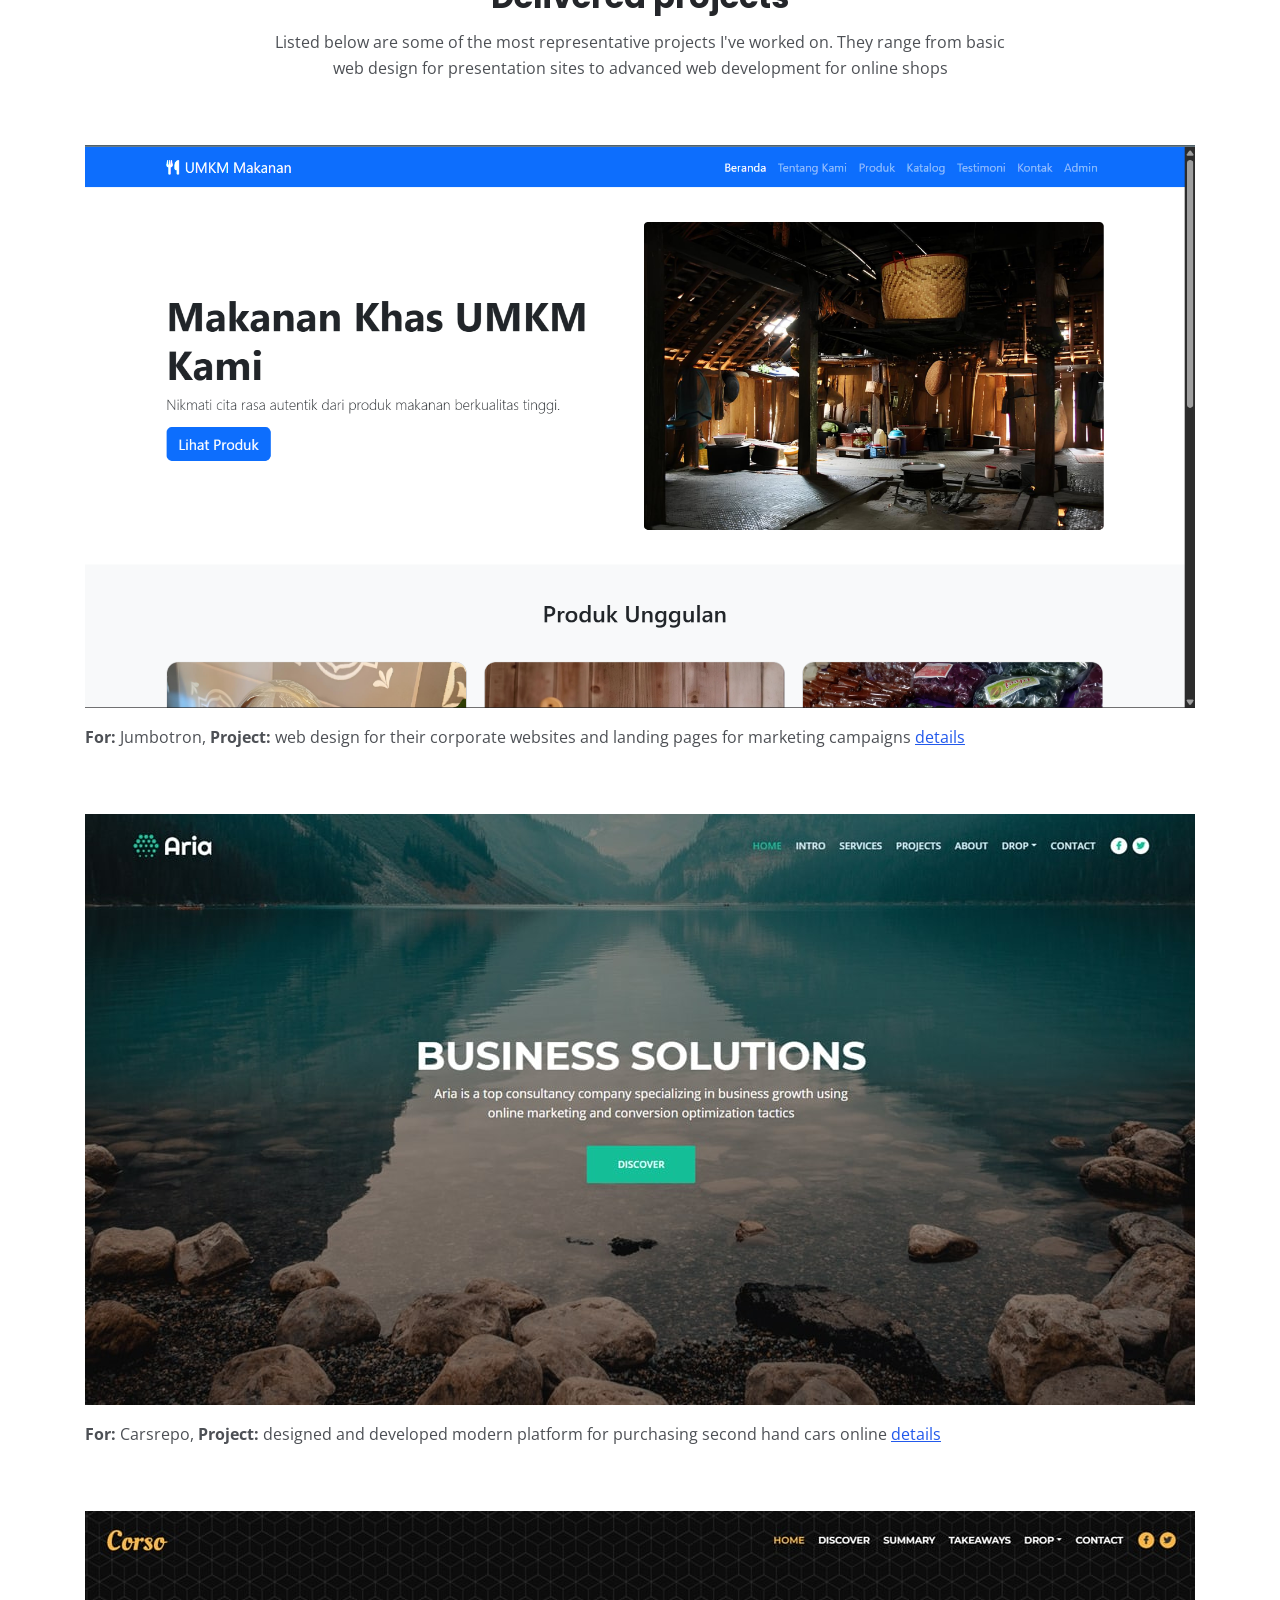
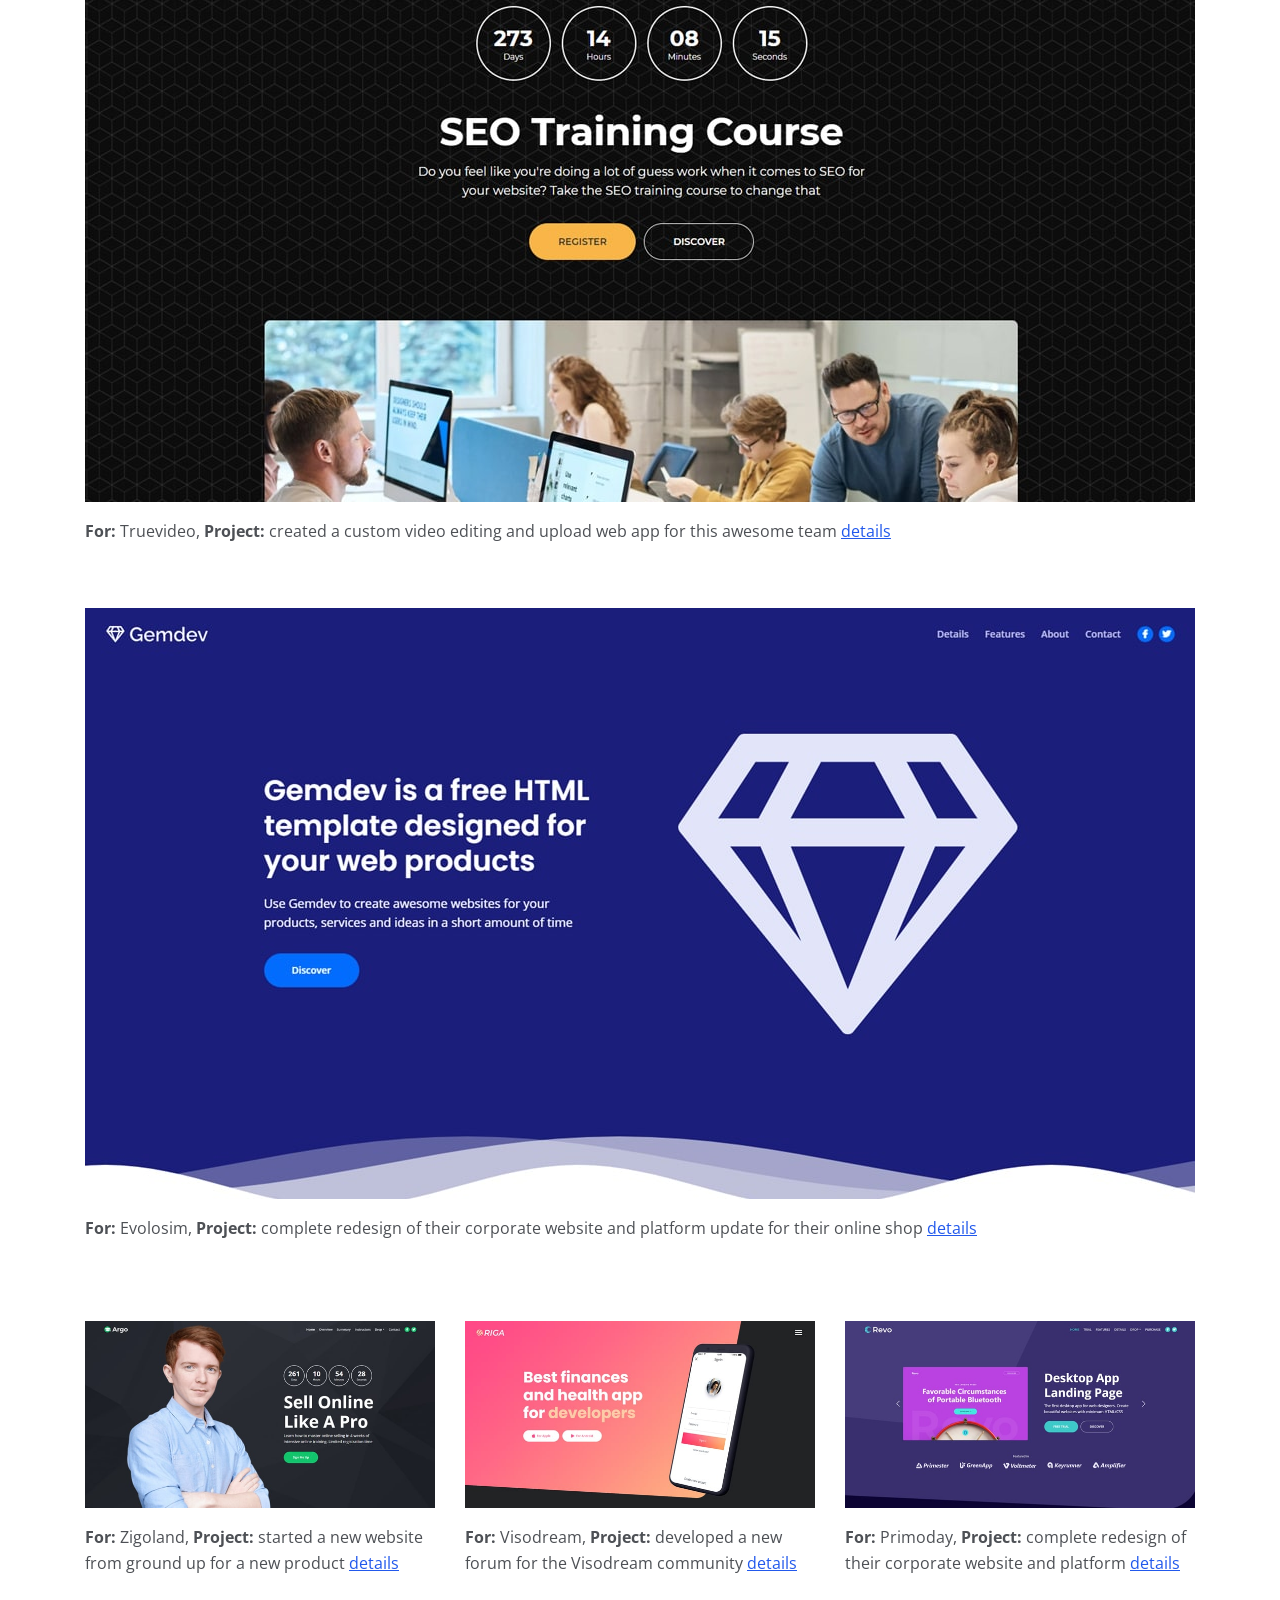
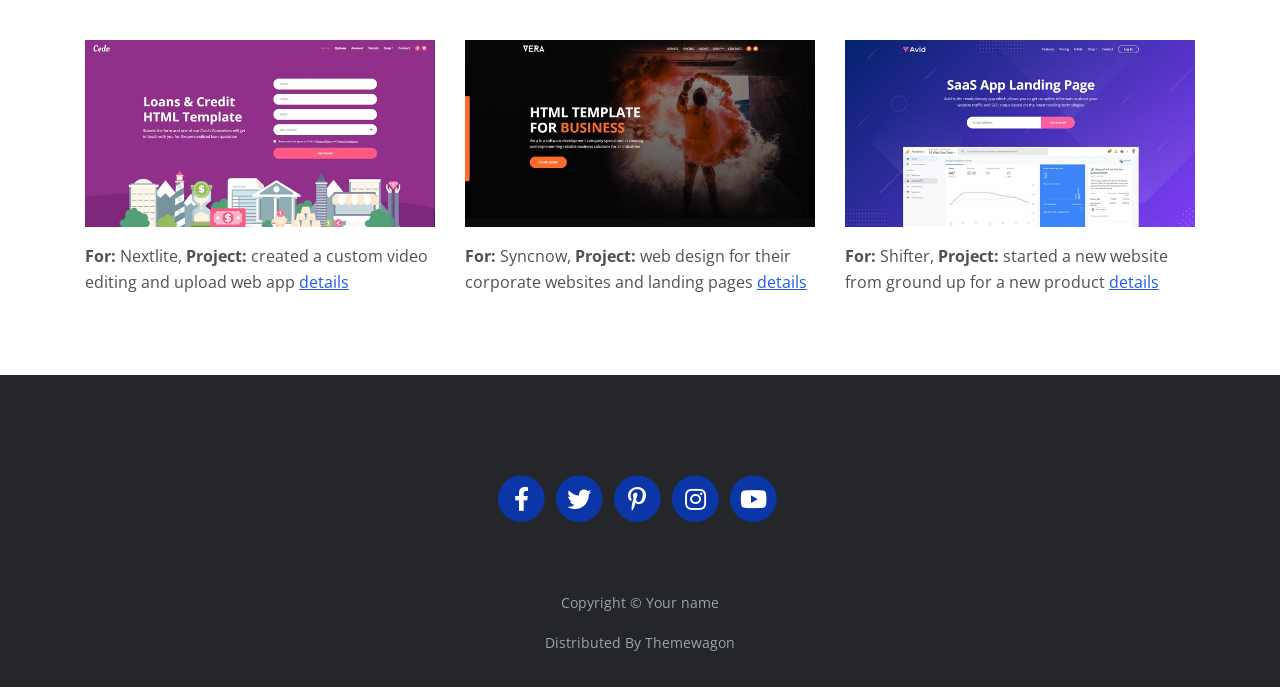
==== commit 4afe7bf4: "Update tabel harga" ====
--- a/services.html
+++ b/services.html
@@ -1,333 +1,629 @@
 <!DOCTYPE html>
 <html lang="en">
-<head>
-    <meta charset="utf-8">
-    <meta name="viewport" content="width=device-width, initial-scale=1, shrink-to-fit=no">
-    
+  <head>
+    <meta charset="utf-8" />
+    <meta
+      name="viewport"
+      content="width=device-width, initial-scale=1, shrink-to-fit=no"
+    />
+
     <!-- SEO Meta Tags -->
-    <meta name="description" content="Your description">
-    <meta name="author" content="Your name">
+    <meta name="description" content="Your description" />
+    <meta name="author" content="Your name" />
 
     <!-- OG Meta Tags to improve the way the post looks when you share the page on Facebook, Twitter, LinkedIn -->
-	<meta property="og:site_name" content="" /> <!-- website name -->
-	<meta property="og:site" content="" /> <!-- website link -->
-	<meta property="og:title" content=""/> <!-- title shown in the actual shared post -->
-	<meta property="og:description" content="" /> <!-- description shown in the actual shared post -->
-	<meta property="og:image" content="" /> <!-- image link, make sure it's jpg -->
-	<meta property="og:url" content="" /> <!-- where do you want your post to link to -->
-	<meta name="twitter:card" content="summary_large_image"> <!-- to have large image post format in Twitter -->
+    <meta property="og:site_name" content="" />
+    <!-- website name -->
+    <meta property="og:site" content="" />
+    <!-- website link -->
+    <meta property="og:title" content="" />
+    <!-- title shown in the actual shared post -->
+    <meta property="og:description" content="" />
+    <!-- description shown in the actual shared post -->
+    <meta property="og:image" content="" />
+    <!-- image link, make sure it's jpg -->
+    <meta property="og:url" content="" />
+    <!-- where do you want your post to link to -->
+    <meta name="twitter:card" content="summary_large_image" />
+    <!-- to have large image post format in Twitter -->
 
     <!-- Webpage Title -->
     <title>Project Details - Mark</title>
-    
+
     <!-- Styles -->
-    <link rel="preconnect" href="https://fonts.gstatic.com">
-    <link href="https://fonts.googleapis.com/css2?family=Open+Sans:ital,wght@0,400;0,600;0,700;1,400&family=Poppins:wght@600&display=swap" rel="stylesheet">
-    <link href="css/bootstrap.css" rel="stylesheet">
-    <link href="css/fontawesome-all.css" rel="stylesheet">
-	<link href="css/styles.css" rel="stylesheet">
-	
-	<!-- Favicon  -->
-    <link rel="icon" href="images/Frame 6.png">
-</head>
-<body data-spy="scroll" data-target=".fixed-top">
-    
+    <link rel="preconnect" href="https://fonts.gstatic.com" />
+    <link
+      href="https://fonts.googleapis.com/css2?family=Open+Sans:ital,wght@0,400;0,600;0,700;1,400&family=Poppins:wght@600&display=swap"
+      rel="stylesheet"
+    />
+    <link href="css/bootstrap.css" rel="stylesheet" />
+    <link href="css/fontawesome-all.css" rel="stylesheet" />
+    <link href="css/styles.css" rel="stylesheet" />
+
+    <!-- Favicon  -->
+    <link rel="icon" href="images/Frame 6.png" />
+  </head>
+  <body data-spy="scroll" data-target=".fixed-top">
     <!-- Navigation -->
     <nav class="navbar navbar-expand-lg fixed-top navbar-dark">
-        <div class="container">
-            
-            <!-- Image Logo -->
-            <a class="navbar-brand logo-image" href="index.html"><img src="images/Logoewewe.svg" alt="alternative"></a>  
-
-            <!-- Text Logo - Use this if you don't have a graphic logo -->
-            <!-- <a class="navbar-brand logo-text page-scroll" href="index.html">Mark</a> -->
-
-            <button class="navbar-toggler p-0 border-0" type="button" data-toggle="offcanvas">
-                <span class="navbar-toggler-icon"></span>
-            </button>
-
-            <div class="navbar-collapse offcanvas-collapse" id="navbarsExampleDefault">
-                <ul class="navbar-nav ml-auto">
-                    <li class="nav-item">
-                        <a class="nav-link" href="index.html">Home <span class="sr-only">(current)</span></a>
-                    </li>
-                    <li class="nav-item">
-                        <a class="nav-link" href="about.html">About</a>
-                    </li>
-                    <li class="nav-item">
-                        <a class="nav-link active" href="services.html">Services</a>
-                    </li>
-                    <li class="nav-item">
-                        <a class="nav-link" href="contact.html">Contact</a>
-                    </li>
-                </ul>
-                <span class="nav-item social-icons">
-                    <span class="fa-stack" onclick="openWaQR()" style="cursor:pointer;">
-                        <i class="fas fa-circle fa-stack-2x"></i>
-                        <i class="fab fa-whatsapp fa-stack-1x"></i>
-                    </span>
-
-                    <script>
-                        function openWaQR() {
-                            const qrUrl = 'https://wa.me/qr/7FIXNCLR2WM5O1';
-                            const encoded = encodeURIComponent(qrUrl);
-
-                            // Jika desktop → buka WhatsApp Web
-                            // Jika mobile → buka API WhatsApp biasa
-                            const isMobile = /Android|iPhone|iPad|iPod|Opera Mini|IEMobile/i.test(navigator.userAgent);
-                            const openUrl = isMobile 
-                                ? `https://api.whatsapp.com/send?text=${encoded}` 
-                                : `https://web.whatsapp.com/send?text=${encoded}`;
-
-                            window.open(openUrl, '_blank', 'noopener');
-                        }
-                    </script>
-
-                    <span class="fa-stack">
-                        <a href="#your-link">
-                            <i class="fas fa-circle fa-stack-2x"></i>
-                            <i class="fab fa-instagram fa-stack-1x"></i>
-                        </a>
-                    </span>
-                </span>
-            </div> <!-- end of navbar-collapse -->
-        </div> <!-- end of container -->
-    </nav> <!-- end of navbar -->
+      <div class="container">
+        <!-- Image Logo -->
+        <a class="navbar-brand logo-image" href="index.html"
+          ><img src="images/Logoewewe.svg" alt="alternative"
+        /></a>
+
+        <!-- Text Logo - Use this if you don't have a graphic logo -->
+        <!-- <a class="navbar-brand logo-text page-scroll" href="index.html">Mark</a> -->
+
+        <button
+          class="navbar-toggler p-0 border-0"
+          type="button"
+          data-toggle="offcanvas"
+        >
+          <span class="navbar-toggler-icon"></span>
+        </button>
+
+        <div
+          class="navbar-collapse offcanvas-collapse"
+          id="navbarsExampleDefault"
+        >
+          <ul class="navbar-nav ml-auto">
+            <li class="nav-item">
+              <a class="nav-link" href="index.html"
+                >Home <span class="sr-only">(current)</span></a
+              >
+            </li>
+            <li class="nav-item">
+              <a class="nav-link" href="about.html">About</a>
+            </li>
+            <li class="nav-item">
+              <a class="nav-link active" href="services.html">Services</a>
+            </li>
+            <li class="nav-item">
+              <a class="nav-link" href="contact.html">Contact</a>
+            </li>
+          </ul>
+          <span class="nav-item social-icons">
+            <span class="fa-stack" onclick="openWaQR()" style="cursor: pointer">
+              <i class="fas fa-circle fa-stack-2x"></i>
+              <i class="fab fa-whatsapp fa-stack-1x"></i>
+            </span>
+
+            <script>
+              function openWaQR() {
+                const qrUrl = "https://wa.me/qr/7FIXNCLR2WM5O1";
+                const encoded = encodeURIComponent(qrUrl);
+
+                // Jika desktop → buka WhatsApp Web
+                // Jika mobile → buka API WhatsApp biasa
+                const isMobile =
+                  /Android|iPhone|iPad|iPod|Opera Mini|IEMobile/i.test(
+                    navigator.userAgent
+                  );
+                const openUrl = isMobile
+                  ? `https://api.whatsapp.com/send?text=${encoded}`
+                  : `https://web.whatsapp.com/send?text=${encoded}`;
+
+                window.open(openUrl, "_blank", "noopener");
+              }
+            </script>
+
+            <span class="fa-stack">
+              <a href="#your-link">
+                <i class="fas fa-circle fa-stack-2x"></i>
+                <i class="fab fa-instagram fa-stack-1x"></i>
+              </a>
+            </span>
+          </span>
+        </div>
+        <!-- end of navbar-collapse -->
+      </div>
+      <!-- end of container -->
+    </nav>
+    <!-- end of navbar -->
     <!-- end of navigation -->
-
 
     <!-- Header -->
     <header class="ex-header">
-        <div class="container">
-            <div class="row">
-                <div class="col-xl-10 offset-xl-1">
-                    <h1>Offered Services</h1>
-                </div> <!-- end of col -->
-            </div> <!-- end of row -->
-        </div> <!-- end of container -->
-    </header> <!-- end of ex-header -->
+      <div class="container">
+        <div class="row">
+          <div class="col-xl-10 offset-xl-1">
+            <h1>Offered Services</h1>
+          </div>
+          <!-- end of col -->
+        </div>
+        <!-- end of row -->
+      </div>
+      <!-- end of container -->
+    </header>
+    <!-- end of ex-header -->
     <!-- end of header -->
 
     <!-- Services -->
     <div id="services" class="basic-2">
-        <div class="container">
-            <div class="row">
-                <div class="col-lg-12">
-                    <p class="p-heading">Web design and development have been my bread and butter for more than 5 years. During that time I've discovered that I can help startups and companies with the following services</p>
-                </div> <!-- end of col -->
-            </div> <!-- end of row -->
-            <div class="row justify-content-center">
-                <div class="col-lg-4">
-                    <div class="text-box text-center">
-                        <i class="fas fa-code"></i>
-                        <h4>PAKET 1</h4>
-                        <p>I can code my own designs or even use the customer's design as base. My focus is to generate clean code that's well structured for reliability</p>
-                    </div>
+      <div class="container">
+        <div class="row">
+          <div class="col-lg-12">
+            <h2 class="h2-heading">Pilih Paket GrowSite</h2>
+            <p class="p-heading">
+              Solusi website profesional dengan harga transparan. Pilih paket
+              yang sesuai dengan tahap bisnis Anda.
+            </p>
+          </div>
+        </div>
+        <div class="row justify-content-center">
+          <div class="col-md-6 col-lg-5 mb-4">
+            <div
+              class="text-box text-center pricing-box lite-box h-100 d-flex flex-column"
+            >
+              <div>
+                <i class="fas fa-seedling fa-3x mb-3 text-muted"></i>
+                <h4>LITE</h4>
+                <p class="text-muted">
+                  Cocok untuk pengguna yang ingin mencoba dulu
+                </p>
+                <hr />
+                <ul class="list-unstyled li-space-lg text-left d-inline-block">
+                  <li>
+                    <i class="fas fa-check blue"></i> Pendampingan dan pembinaan
+                  </li>
+                  <li><i class="fas fa-check blue"></i> Domain dan hosting</li>
+                  <li>
+                    <i class="fas fa-check blue"></i> Desain web disediakan
+                  </li>
+                </ul>
+              </div>
+
+              <div class="mt-auto">
+                <hr />
+                <h6 class="mb-3">Daftar Harga</h6>
+                <div class="table-responsive">
+                  <table class="table table-sm table-borderless price-table">
+                    <thead>
+                      <tr>
+                        <th>Durasi</th>
+                        <th>Hemat <small>(15k)</small></th>
+                        <th>Medium <small>(30k)</small></th>
+                      </tr>
+                    </thead>
+                    <tbody>
+                      <tr>
+                        <td>1 Bulan</td>
+                        <td>Rp 350rb</td>
+                        <td>Rp 380rb</td>
+                      </tr>
+                      <tr>
+                        <td>3 Bulan</td>
+                        <td>Rp 900rb</td>
+                        <td>Rp 990rb</td>
+                      </tr>
+                      <tr class="highlight-row">
+                        <td>1 Tahun</td>
+                        <td>Rp 2.8jt</td>
+                        <td>Rp 3.0jt</td>
+                      </tr>
+                    </tbody>
+                  </table>
                 </div>
-
-                <div class="col-lg-4">
-                    <div class="text-box text-center">
-                        <i class="fas fa-tv"></i>
-                        <h4>PAKET 2</h4>
-                        <p>I can setup your project to use basic SEO principles which will push your project to the first page on search engines and save you ads money</p>
-                    </div>
+                <a
+                  class="btn-solid-reg page-scroll mt-3 w-100"
+                  href="contact.html"
+                  >Pilih Lite</a
+                >
+              </div>
+            </div>
+          </div>
+
+          <div class="col-md-6 col-lg-5 mb-4">
+            <div
+              class="text-box text-center pricing-box maxima-box h-100 d-flex flex-column"
+            >
+              <div>
+                <div
+                  class="badge badge-primary mb-3 p-2 px-3"
+                  style="font-size: 0.8rem; border-radius: 20px"
+                >
+                  REKOMENDASI
                 </div>
-            </div>
-        </div> <!-- end of container -->
-    </div> <!-- end of basic-2 -->
+                <br />
+                <i class="fas fa-crown fa-3x mb-3 blue"></i>
+                <h4 class="blue">MAXIMA</h4>
+                <p class="text-muted">
+                  Cocok untuk yang ingin terlihat lebih profesional
+                </p>
+                <hr />
+                <ul class="list-unstyled li-space-lg text-left d-inline-block">
+                  <li>
+                    <i class="fas fa-check blue"></i> Pendampingan dan pembinaan
+                  </li>
+                  <li><i class="fas fa-check blue"></i> Domain dan hosting</li>
+                  <li>
+                    <i class="fas fa-check blue"></i>
+                    <strong>Open Custom Design</strong>
+                  </li>
+                </ul>
+              </div>
+
+              <div class="mt-auto">
+                <hr />
+                <h6 class="mb-3">Daftar Harga</h6>
+                <div class="table-responsive">
+                  <table class="table table-sm table-borderless price-table">
+                    <thead>
+                      <tr>
+                        <th>Durasi</th>
+                        <th>Hemat <small>(15k)</small></th>
+                        <th>Medium <small>(30k)</small></th>
+                      </tr>
+                    </thead>
+                    <tbody>
+                      <tr>
+                        <td>1 Bulan</td>
+                        <td>Rp 550rb</td>
+                        <td>Rp 580rb</td>
+                      </tr>
+                      <tr>
+                        <td>3 Bulan</td>
+                        <td>Rp 1.5jt</td>
+                        <td>Rp 1.65jt</td>
+                      </tr>
+                      <tr class="highlight-row">
+                        <td>1 Tahun</td>
+                        <td>Rp 4.8jt</td>
+                        <td>Rp 5.2jt</td>
+                      </tr>
+                    </tbody>
+                  </table>
+                </div>
+                <a
+                  class="btn-solid-lg page-scroll mt-3 w-100"
+                  href="contact.html"
+                  >Pilih Maxima</a
+                >
+              </div>
+            </div>
+          </div>
+        </div>
+      </div>
+    </div>
+    ```
     <!-- end of services -->
 
-     <!-- Projects -->
+    <!-- Projects -->
     <div id="projects" class="basic-3">
-        <div class="container">
-            <div class="row">
-                <div class="col-lg-12">
-                    <h2 class="h2-heading">Delivered projects</h2>
-                    <p class="p-heading">Listed below are some of the most representative projects I've worked on. They range from basic web design for presentation sites to advanced web development for online shops</p>
-                </div> <!-- end of col -->
-            </div> <!-- end of row -->
-            <div class="row">
-                <div class="col-lg-12">
-                    <div class="text-container">
-                        <div class="image-container">
-                            <a href="https://herecraft.web.id/">
-                                <img class="img-fluid" src="images/Project1.png" alt="alternative">
-                            </a>
-                        </div> <!-- end of image-container -->
-                        <p><strong>For:</strong> Jumbotron, <strong>Project:</strong> web design for their corporate websites and landing pages for marketing campaigns <a class="blue" href="project.html">details</a></p>
-                    </div> <!-- end of text-container -->
-                    <div class="text-container">
-                        <div class="image-container">
-                            <a href="project.html">
-                                <img class="img-fluid" src="images/project-2.jpg" alt="alternative">
-                            </a>
-                        </div> <!-- end of image-container -->
-                        <p><strong>For:</strong> Carsrepo, <strong>Project:</strong> designed and developed modern platform for purchasing second hand cars online <a class="blue" href="project.html">details</a></p>
-                    </div> <!-- end of text-container -->
-                    <div class="text-container">
-                        <div class="image-container">
-                            <a href="project.html">
-                                <img class="img-fluid" src="images/project-3.jpg" alt="alternative">
-                            </a>
-                        </div> <!-- end of image-container -->
-                        <p><strong>For:</strong> Truevideo, <strong>Project:</strong> created a custom video editing and upload web app for this awesome team <a class="blue" href="project.html">details</a></p>
-                    </div> <!-- end of text-container -->
-                    <div class="text-container">
-                        <div class="image-container">
-                            <a href="project.html">
-                                <img class="img-fluid" src="images/project-4.jpg" alt="alternative">
-                            </a>
-                        </div> <!-- end of image-container -->
-                        <p><strong>For:</strong> Evolosim, <strong>Project:</strong> complete redesign of their corporate website and platform update for their online shop <a class="blue" href="project.html">details</a></p>
-                    </div> <!-- end of text-container -->
-                </div> <!-- end of col -->
-            </div> <!-- end of row -->
-        </div> <!-- end of container -->
-    </div> <!-- end of basic-3 -->
+      <div class="container">
+        <div class="row">
+          <div class="col-lg-12">
+            <h2 class="h2-heading">Delivered projects</h2>
+            <p class="p-heading">
+              Listed below are some of the most representative projects I've
+              worked on. They range from basic web design for presentation sites
+              to advanced web development for online shops
+            </p>
+          </div>
+          <!-- end of col -->
+        </div>
+        <!-- end of row -->
+        <div class="row">
+          <div class="col-lg-12">
+            <div class="text-container">
+              <div class="image-container">
+                <a href="https://herecraft.web.id/">
+                  <img
+                    class="img-fluid"
+                    src="images/Project1.png"
+                    alt="alternative"
+                  />
+                </a>
+              </div>
+              <!-- end of image-container -->
+              <p>
+                <strong>For:</strong> Jumbotron, <strong>Project:</strong> web
+                design for their corporate websites and landing pages for
+                marketing campaigns
+                <a class="blue" href="project.html">details</a>
+              </p>
+            </div>
+            <!-- end of text-container -->
+            <div class="text-container">
+              <div class="image-container">
+                <a href="project.html">
+                  <img
+                    class="img-fluid"
+                    src="images/project-2.jpg"
+                    alt="alternative"
+                  />
+                </a>
+              </div>
+              <!-- end of image-container -->
+              <p>
+                <strong>For:</strong> Carsrepo,
+                <strong>Project:</strong> designed and developed modern platform
+                for purchasing second hand cars online
+                <a class="blue" href="project.html">details</a>
+              </p>
+            </div>
+            <!-- end of text-container -->
+            <div class="text-container">
+              <div class="image-container">
+                <a href="project.html">
+                  <img
+                    class="img-fluid"
+                    src="images/project-3.jpg"
+                    alt="alternative"
+                  />
+                </a>
+              </div>
+              <!-- end of image-container -->
+              <p>
+                <strong>For:</strong> Truevideo,
+                <strong>Project:</strong> created a custom video editing and
+                upload web app for this awesome team
+                <a class="blue" href="project.html">details</a>
+              </p>
+            </div>
+            <!-- end of text-container -->
+            <div class="text-container">
+              <div class="image-container">
+                <a href="project.html">
+                  <img
+                    class="img-fluid"
+                    src="images/project-4.jpg"
+                    alt="alternative"
+                  />
+                </a>
+              </div>
+              <!-- end of image-container -->
+              <p>
+                <strong>For:</strong> Evolosim,
+                <strong>Project:</strong> complete redesign of their corporate
+                website and platform update for their online shop
+                <a class="blue" href="project.html">details</a>
+              </p>
+            </div>
+            <!-- end of text-container -->
+          </div>
+          <!-- end of col -->
+        </div>
+        <!-- end of row -->
+      </div>
+      <!-- end of container -->
+    </div>
+    <!-- end of basic-3 -->
     <!-- end of projects -->
-
 
     <!-- Works -->
     <div class="basic-4">
-        <div class="container">
-            <div class="row">
-                <div class="col-lg-4">
-                    <div class="text-container">
-                        <div class="image-container">
-                            <a href="project.html">
-                                <img class="img-fluid" src="images/work-1.jpg" alt="alternative">
-                            </a>
-                        </div> <!-- end of image-container -->
-                        <p><strong>For:</strong> Zigoland, <strong>Project:</strong> started a new website from ground up for a new product <a class="blue" href="project.html">details</a></p>
-                    </div> <!-- end of text-container -->
-                </div> <!-- end of col -->
-                <div class="col-lg-4">
-                    <div class="text-container">
-                        <div class="image-container">
-                            <a href="project.html">
-                                <img class="img-fluid" src="images/work-2.jpg" alt="alternative">
-                            </a>
-                        </div> <!-- end of image-container -->
-                        <p><strong>For:</strong> Visodream, <strong>Project:</strong> developed a new forum for the Visodream community <a class="blue" href="project.html">details</a></p>
-                    </div> <!-- end of text-container -->
-                </div> <!-- end of col -->
-                <div class="col-lg-4">
-                    <div class="text-container">
-                        <div class="image-container">
-                            <a href="project.html">
-                                <img class="img-fluid" src="images/work-3.jpg" alt="alternative">
-                            </a>
-                        </div> <!-- end of image-container -->
-                        <p><strong>For:</strong> Primoday, <strong>Project:</strong> complete redesign of their corporate website and platform <a class="blue" href="project.html">details</a></p>
-                    </div> <!-- end of text-container -->
-                </div> <!-- end of col -->
-            </div> <!-- end of row -->
-            <div class="row">
-                <div class="col-lg-4">
-                    <div class="text-container">
-                        <div class="image-container">
-                            <a href="project.html">
-                                <img class="img-fluid" src="images/work-4.jpg" alt="alternative">
-                            </a>
-                        </div> <!-- end of image-container -->
-                        <p><strong>For:</strong> Nextlite, <strong>Project:</strong> created a custom video editing and upload web app <a class="blue" href="project.html">details</a></p>
-                    </div> <!-- end of text-container -->
-                </div> <!-- end of col -->
-                <div class="col-lg-4">
-                    <div class="text-container">
-                        <div class="image-container">
-                            <a href="project.html">
-                                <img class="img-fluid" src="images/work-5.jpg" alt="alternative">
-                            </a>
-                        </div> <!-- end of image-container -->
-                        <p><strong>For:</strong> Syncnow, <strong>Project:</strong> web design for their corporate websites and landing pages <a class="blue" href="project.html">details</a></p>
-                    </div> <!-- end of text-container -->
-                </div> <!-- end of col -->
-                <div class="col-lg-4">
-                    <div class="text-container">
-                        <div class="image-container">
-                            <a href="project.html">
-                                <img class="img-fluid" src="images/work-6.jpg" alt="alternative">
-                            </a>
-                        </div> <!-- end of image-container -->
-                        <p><strong>For:</strong> Shifter, <strong>Project:</strong> started a new website from ground up for a new product <a class="blue" href="project.html">details</a></p>
-                    </div> <!-- end of text-container -->
-                </div> <!-- end of col -->
-            </div> <!-- end of row -->
-        </div> <!-- end of container -->
-    </div> <!-- end of basic-4 -->
+      <div class="container">
+        <div class="row">
+          <div class="col-lg-4">
+            <div class="text-container">
+              <div class="image-container">
+                <a href="project.html">
+                  <img
+                    class="img-fluid"
+                    src="images/work-1.jpg"
+                    alt="alternative"
+                  />
+                </a>
+              </div>
+              <!-- end of image-container -->
+              <p>
+                <strong>For:</strong> Zigoland,
+                <strong>Project:</strong> started a new website from ground up
+                for a new product
+                <a class="blue" href="project.html">details</a>
+              </p>
+            </div>
+            <!-- end of text-container -->
+          </div>
+          <!-- end of col -->
+          <div class="col-lg-4">
+            <div class="text-container">
+              <div class="image-container">
+                <a href="project.html">
+                  <img
+                    class="img-fluid"
+                    src="images/work-2.jpg"
+                    alt="alternative"
+                  />
+                </a>
+              </div>
+              <!-- end of image-container -->
+              <p>
+                <strong>For:</strong> Visodream,
+                <strong>Project:</strong> developed a new forum for the
+                Visodream community
+                <a class="blue" href="project.html">details</a>
+              </p>
+            </div>
+            <!-- end of text-container -->
+          </div>
+          <!-- end of col -->
+          <div class="col-lg-4">
+            <div class="text-container">
+              <div class="image-container">
+                <a href="project.html">
+                  <img
+                    class="img-fluid"
+                    src="images/work-3.jpg"
+                    alt="alternative"
+                  />
+                </a>
+              </div>
+              <!-- end of image-container -->
+              <p>
+                <strong>For:</strong> Primoday,
+                <strong>Project:</strong> complete redesign of their corporate
+                website and platform
+                <a class="blue" href="project.html">details</a>
+              </p>
+            </div>
+            <!-- end of text-container -->
+          </div>
+          <!-- end of col -->
+        </div>
+        <!-- end of row -->
+        <div class="row">
+          <div class="col-lg-4">
+            <div class="text-container">
+              <div class="image-container">
+                <a href="project.html">
+                  <img
+                    class="img-fluid"
+                    src="images/work-4.jpg"
+                    alt="alternative"
+                  />
+                </a>
+              </div>
+              <!-- end of image-container -->
+              <p>
+                <strong>For:</strong> Nextlite,
+                <strong>Project:</strong> created a custom video editing and
+                upload web app <a class="blue" href="project.html">details</a>
+              </p>
+            </div>
+            <!-- end of text-container -->
+          </div>
+          <!-- end of col -->
+          <div class="col-lg-4">
+            <div class="text-container">
+              <div class="image-container">
+                <a href="project.html">
+                  <img
+                    class="img-fluid"
+                    src="images/work-5.jpg"
+                    alt="alternative"
+                  />
+                </a>
+              </div>
+              <!-- end of image-container -->
+              <p>
+                <strong>For:</strong> Syncnow, <strong>Project:</strong> web
+                design for their corporate websites and landing pages
+                <a class="blue" href="project.html">details</a>
+              </p>
+            </div>
+            <!-- end of text-container -->
+          </div>
+          <!-- end of col -->
+          <div class="col-lg-4">
+            <div class="text-container">
+              <div class="image-container">
+                <a href="project.html">
+                  <img
+                    class="img-fluid"
+                    src="images/work-6.jpg"
+                    alt="alternative"
+                  />
+                </a>
+              </div>
+              <!-- end of image-container -->
+              <p>
+                <strong>For:</strong> Shifter, <strong>Project:</strong> started
+                a new website from ground up for a new product
+                <a class="blue" href="project.html">details</a>
+              </p>
+            </div>
+            <!-- end of text-container -->
+          </div>
+          <!-- end of col -->
+        </div>
+        <!-- end of row -->
+      </div>
+      <!-- end of container -->
+    </div>
+    <!-- end of basic-4 -->
     <!-- end of works -->
 
     <!-- Footer -->
     <div class="footer bg-gray">
-        <div class="container">
-            <div class="row">
-                <div class="col-lg-12">
-                    <div class="social-container">
-                        <span class="fa-stack">
-                            <a href="#your-link">
-                                <i class="fas fa-circle fa-stack-2x"></i>
-                                <i class="fab fa-facebook-f fa-stack-1x"></i>
-                            </a>
-                        </span>
-                        <span class="fa-stack">
-                            <a href="#your-link">
-                                <i class="fas fa-circle fa-stack-2x"></i>
-                                <i class="fab fa-twitter fa-stack-1x"></i>
-                            </a>
-                        </span>
-                        <span class="fa-stack">
-                            <a href="#your-link">
-                                <i class="fas fa-circle fa-stack-2x"></i>
-                                <i class="fab fa-pinterest-p fa-stack-1x"></i>
-                            </a>
-                        </span>
-                        <span class="fa-stack">
-                            <a href="#your-link">
-                                <i class="fas fa-circle fa-stack-2x"></i>
-                                <i class="fab fa-instagram fa-stack-1x"></i>
-                            </a>
-                        </span>
-                        <span class="fa-stack">
-                            <a href="#your-link">
-                                <i class="fas fa-circle fa-stack-2x"></i>
-                                <i class="fab fa-youtube fa-stack-1x"></i>
-                            </a>
-                        </span>
-                    </div> <!-- end of social-container -->
-                </div> <!-- end of col -->
-            </div> <!-- end of row -->
-        </div> <!-- end of container -->
-    </div> <!-- end of footer -->  
+      <div class="container">
+        <div class="row">
+          <div class="col-lg-12">
+            <div class="social-container">
+              <span class="fa-stack">
+                <a href="#your-link">
+                  <i class="fas fa-circle fa-stack-2x"></i>
+                  <i class="fab fa-facebook-f fa-stack-1x"></i>
+                </a>
+              </span>
+              <span class="fa-stack">
+                <a href="#your-link">
+                  <i class="fas fa-circle fa-stack-2x"></i>
+                  <i class="fab fa-twitter fa-stack-1x"></i>
+                </a>
+              </span>
+              <span class="fa-stack">
+                <a href="#your-link">
+                  <i class="fas fa-circle fa-stack-2x"></i>
+                  <i class="fab fa-pinterest-p fa-stack-1x"></i>
+                </a>
+              </span>
+              <span class="fa-stack">
+                <a href="#your-link">
+                  <i class="fas fa-circle fa-stack-2x"></i>
+                  <i class="fab fa-instagram fa-stack-1x"></i>
+                </a>
+              </span>
+              <span class="fa-stack">
+                <a href="#your-link">
+                  <i class="fas fa-circle fa-stack-2x"></i>
+                  <i class="fab fa-youtube fa-stack-1x"></i>
+                </a>
+              </span>
+            </div>
+            <!-- end of social-container -->
+          </div>
+          <!-- end of col -->
+        </div>
+        <!-- end of row -->
+      </div>
+      <!-- end of container -->
+    </div>
     <!-- end of footer -->
-
+    <!-- end of footer -->
 
     <!-- Copyright -->
     <div class="copyright bg-gray">
-        <div class="container">
-            <div class="row">
-                <div class="col-lg-12">
-                    <p class="p-small">Copyright © <a class="no-line" href="#your-link">Your name</a></p>
-                </div> <!-- end of col -->
-            </div> <!-- enf of row -->
-        </div> <!-- end of container -->
-
-
-        <div class="container">
-            <div class="row">
-                <div class="col-lg-12">
-                    <p class="p-small">Distributed By <a class="no-line" href="https://themewagon.com/">Themewagon</a></p>
-                </div> <!-- end of col -->
-            </div> <!-- enf of row -->
-        </div> <!-- end of container -->
-    </div> <!-- end of copyright --> 
+      <div class="container">
+        <div class="row">
+          <div class="col-lg-12">
+            <p class="p-small">
+              Copyright © <a class="no-line" href="#your-link">Your name</a>
+            </p>
+          </div>
+          <!-- end of col -->
+        </div>
+        <!-- enf of row -->
+      </div>
+      <!-- end of container -->
+
+      <div class="container">
+        <div class="row">
+          <div class="col-lg-12">
+            <p class="p-small">
+              Distributed By
+              <a class="no-line" href="https://themewagon.com/">Themewagon</a>
+            </p>
+          </div>
+          <!-- end of col -->
+        </div>
+        <!-- enf of row -->
+      </div>
+      <!-- end of container -->
+    </div>
     <!-- end of copyright -->
-    
-    	
+    <!-- end of copyright -->
+
     <!-- Scripts -->
-    <script src="js/jquery.min.js"></script> <!-- jQuery for Bootstrap's JavaScript plugins -->
-    <script src="js/bootstrap.min.js"></script> <!-- Bootstrap framework -->
-    <script src="js/jquery.easing.min.js"></script> <!-- jQuery Easing for smooth scrolling between anchors -->
-    <script src="js/scripts.js"></script> <!-- Custom scripts -->
-</body>
-</html>+    <script src="js/jquery.min.js"></script>
+    <!-- jQuery for Bootstrap's JavaScript plugins -->
+    <script src="js/bootstrap.min.js"></script>
+    <!-- Bootstrap framework -->
+    <script src="js/jquery.easing.min.js"></script>
+    <!-- jQuery Easing for smooth scrolling between anchors -->
+    <script src="js/scripts.js"></script>
+    <!-- Custom scripts -->
+  </body>
+</html>
--- a/css/styles.css
+++ b/css/styles.css
@@ -29,1275 +29,1330 @@
 - Body text - dark gray #4d5055
 ******************************************/
 
-
 /**************************/
 /*     General Styles     */
 /**************************/
 body,
 html {
-    width: 100%;
-	height: 100%;
-}
-
-body, p {
-	color: #4d5055; 
-	font: 400 1rem/1.625rem "Open Sans", sans-serif;
+  width: 100%;
+  height: 100%;
+}
+
+body,
+p {
+  color: #4d5055;
+  font: 400 1rem/1.625rem "Open Sans", sans-serif;
 }
 
 h1 {
-	color: #24262a;
-	font-weight: 700;
-	font-size: 2.5rem;
-	line-height: 3.25rem;
-	font-family: "Poppins"
+  color: #24262a;
+  font-weight: 700;
+  font-size: 2.5rem;
+  line-height: 3.25rem;
+  font-family: "Poppins";
 }
 
 h2 {
-	color: #24262a;
-	font-weight: 700;
-	font-size: 2rem;
-	line-height: 2.5rem;
-	font-family: "Poppins"
+  color: #24262a;
+  font-weight: 700;
+  font-size: 2rem;
+  line-height: 2.5rem;
+  font-family: "Poppins";
 }
 
 h3 {
-	color: #24262a;
-	font-weight: 700;
-	font-size: 1.75rem;
-	line-height: 2.25rem;
-	font-family: "Poppins"
+  color: #24262a;
+  font-weight: 700;
+  font-size: 1.75rem;
+  line-height: 2.25rem;
+  font-family: "Poppins";
 }
 
 h4 {
-	color: #24262a;
-	font-weight: 700;
-	font-size: 1.5rem;
-	line-height: 2rem;
-	font-family: "Poppins"
+  color: #24262a;
+  font-weight: 700;
+  font-size: 1.5rem;
+  line-height: 2rem;
+  font-family: "Poppins";
 }
 
 h5 {
-	color: #24262a;
-	font-weight: 700;
-	font-size: 1.25rem;
-	line-height: 1.625rem;
-	font-family: "Poppins"
+  color: #24262a;
+  font-weight: 700;
+  font-size: 1.25rem;
+  line-height: 1.625rem;
+  font-family: "Poppins";
 }
 
 h6 {
-	color: #24262a;
-	font-weight: 700;
-	font-size: 1rem;
-	line-height: 1.375rem;
-	font-family: "Poppins"
+  color: #24262a;
+  font-weight: 700;
+  font-size: 1rem;
+  line-height: 1.375rem;
+  font-family: "Poppins";
 }
 
 .p-large {
-	font-size: 1.125rem;
-	line-height: 1.75rem;
+  font-size: 1.125rem;
+  line-height: 1.75rem;
 }
 
 .p-small {
-	font-size: 0.875rem;
-	line-height: 1.5rem;
+  font-size: 0.875rem;
+  line-height: 1.5rem;
 }
 
 .testimonial-text {
-	font-style: italic;
+  font-style: italic;
 }
 
 .testimonial-author {
-	font-weight: 700;
-	font-size: 1rem;
-	line-height: 1.5rem;
+  font-weight: 700;
+  font-size: 1rem;
+  line-height: 1.5rem;
 }
 
 .li-space-lg li {
-	margin-bottom: 0.5rem;
+  margin-bottom: 0.5rem;
 }
 
 a {
-	color: #4d5055;
-	text-decoration: underline;
+  color: #4d5055;
+  text-decoration: underline;
 }
 
 a:hover {
-	color: #4d5055;
-	text-decoration: underline;
+  color: #4d5055;
+  text-decoration: underline;
 }
 
 .no-line {
-	text-decoration: none;
+  text-decoration: none;
 }
 
 .no-line:hover {
-	text-decoration: none;
+  text-decoration: none;
 }
 
 .blue {
-	color: #2259ec;
+  color: #2259ec;
 }
 
 .bg-gray {
-	background-color: #f7f9fb;
+  background-color: #f7f9fb;
 }
 
 .section-divider {
-	display: block;
-	height: 1px;
-	margin: 0;
-	border: none;
-	background-color: #d3dae2;
+  display: block;
+  height: 1px;
+  margin: 0;
+  border: none;
+  background-color: #d3dae2;
 }
 
 .btn-solid-reg {
-	display: inline-block;
-	padding: 1.375rem 2.25rem 1.375rem 2.25rem;
-	border: 1px solid #0b36a8;
-	background-color: #0b36a8;
-	color: #ffffff;
-	font-weight: 600;
-	font-size: 0.875rem;
-	line-height: 0;
-	text-decoration: none;
-	transition: all 0.2s;
+  display: inline-block;
+  padding: 1.375rem 2.25rem 1.375rem 2.25rem;
+  border: 1px solid #0b36a8;
+  background-color: #0b36a8;
+  color: #ffffff;
+  font-weight: 600;
+  font-size: 0.875rem;
+  line-height: 0;
+  text-decoration: none;
+  transition: all 0.2s;
 }
 
 .btn-solid-reg:hover {
-	background-color: transparent;
-	color: #0b36a8; /* needs to stay here because of the color property of a tag */
-	text-decoration: none;
+  background-color: transparent;
+  color: #0b36a8; /* needs to stay here because of the color property of a tag */
+  text-decoration: none;
 }
 
 .btn-solid-lg {
-	display: inline-block;
-	padding: 1.625rem 2.625rem 1.625rem 2.625rem;
-	border: 1px solid #0b36a8;
-	background-color: #0b36a8;
-	color: #ffffff;
-	font-weight: 600;
-	font-size: 0.875rem;
-	line-height: 0;
-	text-decoration: none;
-	transition: all 0.2s;
+  display: inline-block;
+  padding: 1.625rem 2.625rem 1.625rem 2.625rem;
+  border: 1px solid #0b36a8;
+  background-color: #0b36a8;
+  color: #ffffff;
+  font-weight: 600;
+  font-size: 0.875rem;
+  line-height: 0;
+  text-decoration: none;
+  transition: all 0.2s;
 }
 
 .btn-solid-lg:hover {
-	background-color: transparent;
-	color: #0b36a8; /* needs to stay here because of the color property of a tag */
-	text-decoration: none;
+  background-color: transparent;
+  color: #0b36a8; /* needs to stay here because of the color property of a tag */
+  text-decoration: none;
 }
 
 .btn-outline-reg {
-	display: inline-block;
-	padding: 1.375rem 2.25rem 1.375rem 2.25rem;
-	border: 1px solid #24262a;
-	background-color: transparent;
-	color: #24262a;
-	font-weight: 600;
-	font-size: 0.875rem;
-	line-height: 0;
-	text-decoration: none;
-	transition: all 0.2s;
+  display: inline-block;
+  padding: 1.375rem 2.25rem 1.375rem 2.25rem;
+  border: 1px solid #24262a;
+  background-color: transparent;
+  color: #24262a;
+  font-weight: 600;
+  font-size: 0.875rem;
+  line-height: 0;
+  text-decoration: none;
+  transition: all 0.2s;
 }
 
 .btn-outline-reg:hover {
-	background-color: #24262a;
-	color: #ffffff;
-	text-decoration: none;
+  background-color: #24262a;
+  color: #ffffff;
+  text-decoration: none;
 }
 
 .btn-outline-lg {
-	display: inline-block;
-	padding: 1.625rem 2.625rem 1.625rem 2.625rem;
-	border: 1px solid #24262a;
-	background-color: transparent;
-	color: #24262a;
-	font-weight: 600;
-	font-size: 0.875rem;
-	line-height: 0;
-	text-decoration: none;
-	transition: all 0.2s;
+  display: inline-block;
+  padding: 1.625rem 2.625rem 1.625rem 2.625rem;
+  border: 1px solid #24262a;
+  background-color: transparent;
+  color: #24262a;
+  font-weight: 600;
+  font-size: 0.875rem;
+  line-height: 0;
+  text-decoration: none;
+  transition: all 0.2s;
 }
 
 .btn-outline-lg:hover {
-	background-color: #24262a;
-	color: #ffffff;
-	text-decoration: none;
+  background-color: #24262a;
+  color: #ffffff;
+  text-decoration: none;
 }
 
 .btn-outline-sm {
-	display: inline-block;
-	padding: 1rem 1.5rem 1rem 1.5rem;
-	border: 1px solid #24262a;
-	background-color: transparent;
-	color: #24262a;
-	font-weight: 600;
-	font-size: 0.875rem;
-	line-height: 0;
-	text-decoration: none;
-	transition: all 0.2s;
+  display: inline-block;
+  padding: 1rem 1.5rem 1rem 1.5rem;
+  border: 1px solid #24262a;
+  background-color: transparent;
+  color: #24262a;
+  font-weight: 600;
+  font-size: 0.875rem;
+  line-height: 0;
+  text-decoration: none;
+  transition: all 0.2s;
 }
 
 .btn-outline-sm:hover {
-	background-color: #24262a;
-	color: #ffffff;
-	text-decoration: none;
+  background-color: #24262a;
+  color: #ffffff;
+  text-decoration: none;
 }
 
 .form-group {
-	position: relative;
-	margin-bottom: 1.25rem;
+  position: relative;
+  margin-bottom: 1.25rem;
 }
 
 .label-control {
-	position: absolute;
-	top: 0.875rem;
-	left: 1.5rem;
-	color: #7d838a;
-	opacity: 1;
-	font-size: 0.875rem;
-	line-height: 1.375rem;
-	cursor: text;
-	transition: all 0.2s ease;
+  position: absolute;
+  top: 0.875rem;
+  left: 1.5rem;
+  color: #7d838a;
+  opacity: 1;
+  font-size: 0.875rem;
+  line-height: 1.375rem;
+  cursor: text;
+  transition: all 0.2s ease;
 }
 
 .form-control-input:focus + .label-control,
 .form-control-input.notEmpty + .label-control,
 .form-control-textarea:focus + .label-control,
 .form-control-textarea.notEmpty + .label-control {
-	top: 0.125rem;
-	color: #4d5055;
-	opacity: 1;
-	font-size: 0.75rem;
-	font-weight: 700;
+  top: 0.125rem;
+  color: #4d5055;
+  opacity: 1;
+  font-size: 0.75rem;
+  font-weight: 700;
 }
 
 .form-control-input,
 .form-control-select {
-	display: block; /* needed for proper display of the label in Firefox, IE, Edge */
-	width: 100%;
-	padding-top: 1.125rem;
-	padding-bottom: 0.125rem;
-	padding-left: 1.5rem;
-	border: 1px solid #cbcbd1;
-	background-color: #ffffff;
-	color: #4d5055;
-	font-size: 0.875rem;
-	line-height: 1.875rem;
-	transition: all 0.2s;
-	-webkit-appearance: none; /* removes inner shadow on form inputs on ios safari */
+  display: block; /* needed for proper display of the label in Firefox, IE, Edge */
+  width: 100%;
+  padding-top: 1.125rem;
+  padding-bottom: 0.125rem;
+  padding-left: 1.5rem;
+  border: 1px solid #cbcbd1;
+  background-color: #ffffff;
+  color: #4d5055;
+  font-size: 0.875rem;
+  line-height: 1.875rem;
+  transition: all 0.2s;
+  -webkit-appearance: none; /* removes inner shadow on form inputs on ios safari */
 }
 
 .form-control-select {
-	padding-top: 0.5rem;
-	padding-bottom: 0.5rem;
-	height: 3.25rem;
-	color: #7d838a;
+  padding-top: 0.5rem;
+  padding-bottom: 0.5rem;
+  height: 3.25rem;
+  color: #7d838a;
 }
 
 select {
-    /* you should keep these first rules in place to maintain cross-browser behavior */
-    -webkit-appearance: none;
-	-moz-appearance: none;
-	-ms-appearance: none;
-    -o-appearance: none;
-    appearance: none;
-    background-image: url('../images/down-arrow.png');
-    background-position: 96% 50%;
-    background-repeat: no-repeat;
-    outline: none;
+  /* you should keep these first rules in place to maintain cross-browser behavior */
+  -webkit-appearance: none;
+  -moz-appearance: none;
+  -ms-appearance: none;
+  -o-appearance: none;
+  appearance: none;
+  background-image: url("../images/down-arrow.png");
+  background-position: 96% 50%;
+  background-repeat: no-repeat;
+  outline: none;
 }
 
 .form-control-textarea {
-	display: block; /* used to eliminate a bottom gap difference between Chrome and IE/FF */
-	width: 100%;
-	height: 14rem; /* used instead of html rows to normalize height between Chrome and IE/FF */
-	padding-top: 1.5rem;
-	padding-left: 1.3125rem;
-	border: 1px solid #cbcbd1;
-	background-color: #ffffff;
-	color: #4d5055;
-	font-size: 0.875rem;
-	line-height: 1.5rem;
-	transition: all 0.2s;
+  display: block; /* used to eliminate a bottom gap difference between Chrome and IE/FF */
+  width: 100%;
+  height: 14rem; /* used instead of html rows to normalize height between Chrome and IE/FF */
+  padding-top: 1.5rem;
+  padding-left: 1.3125rem;
+  border: 1px solid #cbcbd1;
+  background-color: #ffffff;
+  color: #4d5055;
+  font-size: 0.875rem;
+  line-height: 1.5rem;
+  transition: all 0.2s;
 }
 
 .form-control-input:focus,
 .form-control-select:focus,
 .form-control-textarea:focus {
-	border: 1px solid #a1a1a1;
-	outline: none; /* Removes blue border on focus */
+  border: 1px solid #a1a1a1;
+  outline: none; /* Removes blue border on focus */
 }
 
 .form-control-input:hover,
 .form-control-select:hover,
 .form-control-textarea:hover {
-	border: 1px solid #a1a1a1;
+  border: 1px solid #a1a1a1;
 }
 
 .checkbox {
-	font-size: 0.75rem;
-	line-height: 1.25rem;
-}
-
-input[type='checkbox'] {
-	vertical-align: -10%;
-	margin-right: 0.5rem;
+  font-size: 0.75rem;
+  line-height: 1.25rem;
+}
+
+input[type="checkbox"] {
+  vertical-align: -10%;
+  margin-right: 0.5rem;
 }
 
 .form-control-submit-button {
-	display: inline-block;
-	width: 100%;
-	height: 3.25rem;
-	border: 1px solid #0b36a8;
-	border-radius: 32px;
-	background-color: #0b36a8;
-	color: #ffffff;
-	font-weight: 600;
-	font-size: 0.875rem;
-	line-height: 0;
-	cursor: pointer;
-	transition: all 0.2s;
+  display: inline-block;
+  width: 100%;
+  height: 3.25rem;
+  border: 1px solid #0b36a8;
+  border-radius: 32px;
+  background-color: #0b36a8;
+  color: #ffffff;
+  font-weight: 600;
+  font-size: 0.875rem;
+  line-height: 0;
+  cursor: pointer;
+  transition: all 0.2s;
 }
 
 .form-control-submit-button:hover {
-	border: 1px solid #24262a;
-	background-color: transparent;
-	color: #24262a;
-}
-
+  border: 1px solid #24262a;
+  background-color: transparent;
+  color: #24262a;
+}
 
 /**********************/
 /*     Navigation     */
 /**********************/
 .navbar {
-	background-color: #24262a;
-	font-weight: 600;
-	font-size: 0.875rem;
-	line-height: 0.875rem;
-	box-shadow: 0 1px 6px 0 rgba(0, 0, 0, 0.025);
+  background-color: #24262a;
+  font-weight: 600;
+  font-size: 0.875rem;
+  line-height: 0.875rem;
+  box-shadow: 0 1px 6px 0 rgba(0, 0, 0, 0.025);
 }
 
 .navbar .navbar-brand {
-	padding-top: 0.125rem;
-	padding-bottom: 0.125rem;
+  padding-top: 0.125rem;
+  padding-bottom: 0.125rem;
 }
 
 .navbar .logo-image img {
-    width: 118px;
-	height: 36px;
+  width: 118px;
+  height: 36px;
 }
 
 .navbar .logo-text {
-	color: #ffffff;
-	font-weight: 700;
-	font-size: 1.875rem;
-	line-height: 1rem;
-	text-decoration: none;
+  color: #ffffff;
+  font-weight: 700;
+  font-size: 1.875rem;
+  line-height: 1rem;
+  text-decoration: none;
 }
 
 .offcanvas-collapse {
-	position: fixed;
-	top: 3.25rem; /* adjusts the height between the top of the page and the offcanvas menu */
-	bottom: 0;
-	left: 100%;
-	width: 100%;
-	padding-right: 1rem;
-	padding-left: 1rem;
-	overflow-y: auto;
-	visibility: hidden;
-	background-color: #24262a;
-	transition: visibility .3s ease-in-out, -webkit-transform .3s ease-in-out;
-	transition: transform .3s ease-in-out, visibility .3s ease-in-out;
-	transition: transform .3s ease-in-out, visibility .3s ease-in-out, -webkit-transform .3s ease-in-out;
+  position: fixed;
+  top: 3.25rem; /* adjusts the height between the top of the page and the offcanvas menu */
+  bottom: 0;
+  left: 100%;
+  width: 100%;
+  padding-right: 1rem;
+  padding-left: 1rem;
+  overflow-y: auto;
+  visibility: hidden;
+  background-color: #24262a;
+  transition: visibility 0.3s ease-in-out, -webkit-transform 0.3s ease-in-out;
+  transition: transform 0.3s ease-in-out, visibility 0.3s ease-in-out;
+  transition: transform 0.3s ease-in-out, visibility 0.3s ease-in-out,
+    -webkit-transform 0.3s ease-in-out;
 }
 
 .offcanvas-collapse.open {
-	visibility: visible;
-	-webkit-transform: translateX(-100%);
-	transform: translateX(-100%);
+  visibility: visible;
+  -webkit-transform: translateX(-100%);
+  transform: translateX(-100%);
 }
 
 .navbar .navbar-nav {
-	margin-top: 0.75rem;
-	margin-bottom: 0.5rem;
+  margin-top: 0.75rem;
+  margin-bottom: 0.5rem;
 }
 
 .navbar .nav-item .nav-link {
-	padding-top: 0.625rem;
-	padding-bottom: 0.625rem;
-	color: #ffffff;
-	text-decoration: none;
-	transition: all 0.2s ease;
-}
-
+  padding-top: 0.625rem;
+  padding-bottom: 0.625rem;
+  color: #ffffff;
+  text-decoration: none;
+  transition: all 0.2s ease;
+}
 
 .navbar .nav-item .nav-link:hover,
 .navbar .nav-item .nav-link.active {
-	color: #9c9ead;
-}
-
+  color: #9c9ead;
+}
 
 .navbar .fa-stack {
-	width: 2em;
-	margin-right: 0.25rem;
-	font-size: 0.75rem;
+  width: 2em;
+  margin-right: 0.25rem;
+  font-size: 0.75rem;
 }
 
 .navbar .fa-stack-2x {
-	color: #0b36a8;
-	transition: all 0.2s ease;
+  color: #0b36a8;
+  transition: all 0.2s ease;
 }
 
 .navbar .fa-stack-1x {
-	color: #ffffff;
-	transition: all 0.2s ease;
+  color: #ffffff;
+  transition: all 0.2s ease;
 }
 
 .navbar .fa-stack:hover .fa-stack-2x {
-	color: #ffffff;
+  color: #ffffff;
 }
 
 .navbar .fa-stack:hover .fa-stack-1x {
-	color: #0b36a8;
+  color: #0b36a8;
 }
 
 .navbar .navbar-toggler {
-	padding: 0;
-	border: none;
-	font-size: 1.25rem;
-}
-
+  padding: 0;
+  border: none;
+  font-size: 1.25rem;
+}
 
 /******************/
 /*     Header     */
 /******************/
 .header {
-    padding-top: 7rem;
-    padding-bottom: 5.5rem;
-    background: 
-        /* bayangan kiri sangat panjang */
-        linear-gradient(to right,
-            rgba(0, 0, 0, 0.75) 0%,
-            rgba(0, 0, 0, 0.6) 30%,
-            rgba(0, 0, 0, 0.4) 60%,
-            rgba(0, 0, 0, 0.2) 80%,
-            transparent 95%
-        ),
-        /* overlay umum */
-        linear-gradient(rgba(0, 0, 0, 0.1), rgba(0, 0, 0, 0.1)),
-        url('../images/header.jpg') center center no-repeat;
-    background-size: cover;
-    text-align: center;
-}
-
+  padding-top: 7rem;
+  padding-bottom: 5.5rem;
+  background: 
+        /* bayangan kiri sangat panjang */ linear-gradient(
+      to right,
+      rgba(0, 0, 0, 0.75) 0%,
+      rgba(0, 0, 0, 0.6) 30%,
+      rgba(0, 0, 0, 0.4) 60%,
+      rgba(0, 0, 0, 0.2) 80%,
+      transparent 95%
+    ),
+    /* overlay umum */ linear-gradient(rgba(0, 0, 0, 0.1), rgba(0, 0, 0, 0.1)),
+    url("../images/header.jpg") center center no-repeat;
+  background-size: cover;
+  text-align: center;
+}
 
 .header .h2-large {
-	margin-bottom: 1.75rem;
-	color: #ffffff;
+  margin-bottom: 1.75rem;
+  color: #ffffff;
 }
 
 .header .btn-solid-lg:hover {
-	border: 1px solid #ffffff;
-	color: #ffffff;
+  border: 1px solid #ffffff;
+  color: #ffffff;
 }
 
 .header .btn-outline-lg {
-	padding: 1.625rem 1.625rem 1.625rem 1.625rem;
-	border: none;
-	color: #ffffff;
+  padding: 1.625rem 1.625rem 1.625rem 1.625rem;
+  border: none;
+  color: #ffffff;
 }
 
 .header .btn-outline-lg:hover {
-	background: transparent;
-	color: #9c9ead;
-	text-decoration: none;
+  background: transparent;
+  color: #9c9ead;
+  text-decoration: none;
 }
 
 .header .btn-outline-lg .fas {
-	margin-right: 0.375rem;
-}
-
+  margin-right: 0.375rem;
+}
 
 /*****************/
 /*     About     */
 /*****************/
 .basic-1 {
-	padding-top: 7.75rem;
-	padding-bottom: 5.25rem;
+  padding-top: 7.75rem;
+  padding-bottom: 5.25rem;
 }
 
 .basic-1 .text-container {
-	margin-bottom: 3rem;
+  margin-bottom: 3rem;
 }
 
 .basic-1 .time {
-	margin-bottom: 0.5rem;
-	color: #0b36a8;
-	font-weight: 600;
-	font-size: 0.875rem;
-	line-height: 1.5rem;
-	font-family: "Poppins";
+  margin-bottom: 0.5rem;
+  color: #0b36a8;
+  font-weight: 600;
+  font-size: 0.875rem;
+  line-height: 1.5rem;
+  font-family: "Poppins";
 }
 
 .basic-1 h6 {
-	margin-bottom: 0.125rem;
-}
-
+  margin-bottom: 0.125rem;
+}
 
 /********************/
 /*     Services     */
 /********************/
 .basic-2 {
-	padding-top: 7.75rem;
-	padding-bottom: 5.25rem;
+  padding-top: 7.75rem;
+  padding-bottom: 5.25rem;
 }
 
 .basic-2 .h2-heading {
-	margin-bottom: 0.75rem;
-	text-align: center;
+  margin-bottom: 0.75rem;
+  text-align: center;
 }
 
 .basic-2 .p-heading {
-	margin-bottom: 4rem;
-	text-align: center;
+  margin-bottom: 4rem;
+  text-align: center;
 }
 
 .basic-2 .text-box {
-	margin-bottom: 1rem;
-	padding: 3.5rem 1rem 2.125rem 1rem;
-	border: 1px solid #cfd7de;
+  margin-bottom: 1rem;
+  padding: 3.5rem 1rem 2.125rem 1rem;
+  border: 1px solid #cfd7de;
 }
 
 .basic-2 .fas,
 .basic-2 .far {
-	margin-bottom: 1.75rem;
-	color: #0b36a8;
-	font-size: 3.5rem;
+  margin-bottom: 1.75rem;
+  color: #0b36a8;
+  font-size: 3.5rem;
 }
 
 .basic-2 h4 {
-	letter-spacing: 1px;
-}
-
+  letter-spacing: 1px;
+}
 
 /*******************/
 /*     Details     */
 /*******************/
 .split .area-1 {
-	height: 430px;
-	background: linear-gradient(to bottom right, rgba(25, 26, 29, 0.5), rgba(25, 26, 29, 0.5)), url('../images/about.jpg') center center no-repeat;
-	background-size: cover;
+  height: 430px;
+  background: linear-gradient(
+      to bottom right,
+      rgba(25, 26, 29, 0.5),
+      rgba(25, 26, 29, 0.5)
+    ),
+    url("../images/about.jpg") center center no-repeat;
+  background-size: cover;
 }
 
 .split .area-2 {
-	padding-top: 7.75rem;
-	padding-bottom: 7.75rem;
+  padding-top: 7.75rem;
+  padding-bottom: 7.75rem;
 }
 
 .split p {
-	margin-bottom: 2.25rem;
+  margin-bottom: 2.25rem;
 }
 
 .split .icons-container {
-	margin-top: 3rem;
+  margin-top: 3rem;
 }
 
 .split .icons-container img {
-	width: 50px;
-	margin-right: 0.625rem;
-	margin-bottom: 0.75rem;
-}
-
+  width: 50px;
+  margin-right: 0.625rem;
+  margin-bottom: 0.75rem;
+}
 
 /********************/
 /*     Projects     */
 /********************/
 .basic-3 {
-	padding-top: 1rem;
-	padding-bottom: 1rem;
+  padding-top: 1rem;
+  padding-bottom: 1rem;
 }
 
 .basic-3 .h2-heading {
-	margin-bottom: 0.75rem;
-	text-align: center;
+  margin-bottom: 0.75rem;
+  text-align: center;
 }
 
 .basic-3 .p-heading {
-	margin-bottom: 4rem;
-	text-align: center;
+  margin-bottom: 4rem;
+  text-align: center;
 }
 
 .basic-3 .text-container {
-	margin-bottom: 4rem;
+  margin-bottom: 4rem;
 }
 
 .basic-3 .image-container {
-	margin-bottom: 1rem;
+  margin-bottom: 1rem;
 }
 
 /* Hover Animation */
 .basic-3 .image-container {
-	overflow: hidden;
-	margin-right: auto;
-	margin-left: auto;
+  overflow: hidden;
+  margin-right: auto;
+  margin-left: auto;
 }
 
 .basic-3 .image-container img {
-	margin: 0;
-	transition: all 0.2s;
+  margin: 0;
+  transition: all 0.2s;
 }
 
 .basic-3 .image-container:hover img {
-	-moz-transform: scale(1.1);
-	-webkit-transform: scale(1.1);
-	transform: scale(1.1);
-} 
+  -moz-transform: scale(1.1);
+  -webkit-transform: scale(1.1);
+  transform: scale(1.1);
+}
 /* end of hover animation */
-
 
 /*****************/
 /*     Works     */
 /*****************/
 .basic-4 {
-	padding-bottom: 1rem;
+  padding-bottom: 1rem;
 }
 
 .basic-4 .text-container {
-	margin-bottom: 4rem;
+  margin-bottom: 4rem;
 }
 
 .basic-4 .image-container {
-	margin-bottom: 1rem;
+  margin-bottom: 1rem;
 }
 
 /* Hover Animation */
 .basic-4 .image-container {
-	overflow: hidden;
-	margin-right: auto;
-	margin-left: auto;
+  overflow: hidden;
+  margin-right: auto;
+  margin-left: auto;
 }
 
 .basic-4 .image-container img {
-	margin: 0;
-	transition: all 0.2s;
+  margin: 0;
+  transition: all 0.2s;
 }
 
 .basic-4 .image-container:hover img {
-	-moz-transform: scale(1.15);
-	-webkit-transform: scale(1.15);
-	transform: scale(1.15);
-} 
+  -moz-transform: scale(1.15);
+  -webkit-transform: scale(1.15);
+  transform: scale(1.15);
+}
 /* end of hover animation */
-
 
 /************************/
 /*     Testimonials     */
 /************************/
 .cards-1 {
-	padding-top: 3rem;
-	padding-bottom: 3.875rem;
+  padding-top: 3rem;
+  padding-bottom: 3.875rem;
 }
 
 .cards-1 .h2-heading {
-	margin-bottom: 3rem;
-	text-align: center;
+  margin-bottom: 3rem;
+  text-align: center;
 }
 
 .cards-1 .card {
-	margin-bottom: 4rem;
-	border: none;
+  margin-bottom: 4rem;
+  border: none;
 }
 
 .cards-1 .card-body {
-	padding: 0;
-	text-align: center;
+  padding: 0;
+  text-align: center;
 }
 
 .cards-1 .testimonial-text {
-	margin-bottom: 1.625rem;
+  margin-bottom: 1.625rem;
 }
 
 .cards-1 img {
-	display: inline-block;
-	width: 60px;
-	margin-bottom: 0.875rem;
-	border-radius: 50%;
+  display: inline-block;
+  width: 60px;
+  margin-bottom: 0.875rem;
+  border-radius: 50%;
 }
 
 .cards-1 .text {
-	margin-top: 0.375rem;
+  margin-top: 0.375rem;
 }
 
 .cards-1 .testimonial-author {
-	color: #24262a;
+  color: #24262a;
 }
 
 .cards-1 .testimonial-author,
 .cards-1 .occupation {
-	font-size: 0.875rem;
-	line-height: 1.375rem;
-}
-
+  font-size: 0.875rem;
+  line-height: 1.375rem;
+}
 
 /*********************/
 /*     Questions     */
 /*********************/
 .accordion-1 {
-	padding-top: 7.75rem;
-	padding-bottom: 6.75rem;
+  padding-top: 7.75rem;
+  padding-bottom: 6.75rem;
 }
 
 .accordion-1 .h2-heading {
-	margin-bottom: 2.5rem;
-	text-align: center;
+  margin-bottom: 2.5rem;
+  text-align: center;
 }
 
 .accordion-1 .card {
-	margin-bottom: 1.75rem;
-	border: none;
+  margin-bottom: 1.75rem;
+  border: none;
 }
 
 .accordion-1 .card-header {
-	padding: 0;
-	border: none;
-	background-color: transparent;
+  padding: 0;
+  border: none;
+  background-color: transparent;
 }
 
 .accordion-1 .card button {
-	padding: 0;
-	color: #24262a;
-	font-weight: 600;
-	font-size: 1.125rem;
-	line-height: 1.75rem;
-	font-family: 'Poppins';
+  padding: 0;
+  color: #24262a;
+  font-weight: 600;
+  font-size: 1.125rem;
+  line-height: 1.75rem;
+  font-family: "Poppins";
 }
 
 .accordion-1 .card button:hover {
-	text-decoration: none;
+  text-decoration: none;
 }
 
 .accordion-1 .card button:before {
-	float: left;
-	margin-right: 0.625rem;
-	font-family: 'Font Awesome 5 Free';
-	font-weight: 900;
-	content: "\f078";
-	transition: all 0.2s;
+  float: left;
+  margin-right: 0.625rem;
+  font-family: "Font Awesome 5 Free";
+  font-weight: 900;
+  content: "\f078";
+  transition: all 0.2s;
 }
 
 .accordion-1 .card button.collapsed:before {
-	-webkit-transform: rotate(180deg);
-	-moz-transform: rotate(180deg);
-	transform: rotate(180deg);
-} 
+  -webkit-transform: rotate(180deg);
+  -moz-transform: rotate(180deg);
+  transform: rotate(180deg);
+}
 
 .accordion-1 .card-body {
-	padding: 0.75rem 1.5rem 0.5rem 1.5rem;
-}
-
+  padding: 0.75rem 1.5rem 0.5rem 1.5rem;
+}
 
 /*******************/
 /*     Contact     */
 /*******************/
 .form-1 {
-	padding-top: 7.75rem;
-	padding-bottom: 7rem;
-	text-align: center;
+  padding-top: 7.75rem;
+  padding-bottom: 7rem;
+  text-align: center;
 }
 
 .form-1 .h2-heading {
-	margin-bottom: 0.75rem;
-	text-align: center;
+  margin-bottom: 0.75rem;
+  text-align: center;
 }
 
 .form-1 .p-heading {
-	margin-bottom: 4rem;
-}
-
+  margin-bottom: 4rem;
+}
 
 /******************/
 /*     Footer     */
 /******************/
 .footer {
-	padding-top: 6.25rem;
-	padding-bottom: 2rem;
-	background-color: #24262a;
-	text-align: center;
+  padding-top: 6.25rem;
+  padding-bottom: 2rem;
+  background-color: #24262a;
+  text-align: center;
 }
 
 .footer a {
-	text-decoration: none;
+  text-decoration: none;
 }
 
 .footer .fa-stack {
-	width: 2em;
-	margin-bottom: 1.25rem;
-	margin-right: 0.375rem;
-	font-size: 1.5rem;
+  width: 2em;
+  margin-bottom: 1.25rem;
+  margin-right: 0.375rem;
+  font-size: 1.5rem;
 }
 
 .footer .fa-stack .fa-stack-1x {
-    color: #ffffff;
-	transition: all 0.2s ease;
+  color: #ffffff;
+  transition: all 0.2s ease;
 }
 
 .footer .fa-stack .fa-stack-2x {
-	color: #0b36a8;
-	transition: all 0.2s ease;
+  color: #0b36a8;
+  transition: all 0.2s ease;
 }
 
 .footer .fa-stack:hover .fa-stack-1x {
-	color: #0b36a8;
+  color: #0b36a8;
 }
 
 .footer .fa-stack:hover .fa-stack-2x {
-    color: #ffffff;
-}
-
+  color: #ffffff;
+}
 
 /*********************/
 /*     Copyright     */
 /*********************/
 .copyright {
-	padding-top: 1rem;
-	padding-bottom: 1rem;
-	background-color: #24262a;
-	text-align: center;
+  padding-top: 1rem;
+  padding-bottom: 1rem;
+  background-color: #24262a;
+  text-align: center;
 }
 
 .copyright .p-small {
-	color: #9da6ac;
-	text-align: center;
+  color: #9da6ac;
+  text-align: center;
 }
 
 .copyright a {
-	color: #9da6ac;
-}
-
+  color: #9da6ac;
+}
 
 /******************************/
 /*     Back To Top Button     */
 /******************************/
 a.back-to-top {
-	position: fixed;
-	z-index: 999;
-	right: 12px;
-	bottom: 12px;
-	display: none;
-	width: 42px;
-	height: 42px;
-	border-radius: 30px;
-	background: #3a424d url("../images/up-arrow.png") no-repeat center 47%;
-	background-size: 18px 18px;
-	text-indent: -9999px;
+  position: fixed;
+  z-index: 999;
+  right: 12px;
+  bottom: 12px;
+  display: none;
+  width: 42px;
+  height: 42px;
+  border-radius: 30px;
+  background: #3a424d url("../images/up-arrow.png") no-repeat center 47%;
+  background-size: 18px 18px;
+  text-indent: -9999px;
 }
 
 a:hover.back-to-top {
-	background-color: #0b36a8;
-}
-
+  background-color: #0b36a8;
+}
 
 /***********************/
 /*     Extra Pages     */
 /***********************/
 .ex-header {
-	padding-top: 8.5rem;
-	padding-bottom: 4rem;
-	background-color: #24262a;
+  padding-top: 8.5rem;
+  padding-bottom: 4rem;
+  background-color: #24262a;
 }
 
 .ex-header h1 {
-	color: #ffffff;
+  color: #ffffff;
 }
 
 .ex-basic-1 .list-unstyled .fas {
-	font-size: 0.375rem;
-	line-height: 1.625rem;
+  font-size: 0.375rem;
+  line-height: 1.625rem;
 }
 
 .ex-basic-1 .list-unstyled .media-body {
-	margin-left: 0.5rem;
+  margin-left: 0.5rem;
 }
 
 .ex-basic-1 .text-box {
-	padding: 1.25rem 1.25rem 0.5rem 1.25rem;
-	background-color: #f7f9fb;
+  padding: 1.25rem 1.25rem 0.5rem 1.25rem;
+  background-color: #f7f9fb;
 }
 
 .ex-cards-1 .card {
-	border: none;
-	background-color: transparent;
+  border: none;
+  background-color: transparent;
 }
 
 .ex-cards-1 .card .fa-stack {
-	width: 2em;
-	font-size: 1.125rem;
+  width: 2em;
+  font-size: 1.125rem;
 }
 
 .ex-cards-1 .card .fa-stack-2x {
-	color: #0b36a8;
+  color: #0b36a8;
 }
 
 .ex-cards-1 .card .fa-stack-1x {
-	color: #ffffff;
-	font-weight: 700;
-	line-height: 2.125rem;
+  color: #ffffff;
+  font-weight: 700;
+  line-height: 2.125rem;
 }
 
 .ex-cards-1 .card .list-unstyled .media-body {
-	margin-left: 0.75rem;
+  margin-left: 0.75rem;
 }
 
 .ex-cards-1 .card .list-unstyled .media-body h5 {
-	margin-top: 0.125rem;
-	margin-bottom: 0.375rem;
-}
-
+  margin-top: 0.125rem;
+  margin-bottom: 0.375rem;
+}
 
 /*************************/
 /*     Media Queries     */
-/*************************/	
+/*************************/
 /* Min-width 768px */
 @media (min-width: 768px) {
-
-	/* Header */
-	.header {
-		padding-top: 11rem;
-		padding-bottom: 9rem;
-	}
-	/* end of header */
-
-
-	/* Services */
-	.basic-2 .text-box {
-		padding-right: 2.125rem;
-		padding-left: 2.125rem;
-	}
-	/* end of services */
-
-
-	/* Extra Pages */
-	.ex-basic-1 .text-box {
-		padding: 1.75rem 2rem 0.875rem 2rem;
-	}
-	/* end of extra pages */
+  /* Header */
+  .header {
+    padding-top: 11rem;
+    padding-bottom: 9rem;
+  }
+  /* end of header */
+
+  /* Services */
+  .basic-2 .text-box {
+    padding-right: 2.125rem;
+    padding-left: 2.125rem;
+  }
+  /* end of services */
+
+  /* Extra Pages */
+  .ex-basic-1 .text-box {
+    padding: 1.75rem 2rem 0.875rem 2rem;
+  }
+  /* end of extra pages */
 }
 /* end of min-width 768px */
-
 
 /* Min-width 992px */
 @media (min-width: 992px) {
-	
-	/* General Styles */
-	.h2-heading {
-		width: 35.25rem;
-		margin-right: auto;
-		margin-left: auto;
-	}
-
-	.p-heading {
-		width: 46rem;
-		margin-right: auto;
-		margin-left: auto;
-	}
-	/* end of general styles */
-
-
-	/* Navigation */
-	.navbar {
-		padding-top: 1.75rem;
-		background-color: transparent;
-		box-shadow: none;
-		transition: all 0.2s;
-	}
-
-	.navbar.top-nav-collapse {
-		padding-top: 0.5rem;
-		padding-top: 0.5rem;
-		background-color: #24262a;
-		box-shadow: 0 3px 6px 0 rgba(0, 0, 0, 0.025);
-	}
-
-	.offcanvas-collapse {
-		position: static;
-		top: auto;
-		bottom: auto;
-		left: auto;
-		width: auto;
-		padding-right: 0;
-		padding-left: 0;
-		background-color: transparent;
-		overflow-y: visible;
-		visibility: visible;
-	}
-
-	.offcanvas-collapse.open {
-		-webkit-transform: none;
-		transform: none;
-	}
-
-	.navbar .navbar-nav {
-		margin-top: 0;
-		margin-bottom: 0;
-	}
-	
-	.navbar .nav-item .nav-link {
-		padding-right: 0.625rem;
-		padding-left: 0.625rem;
-	}
-
-	.navbar .dropdown-menu {
-		margin-top: 0.25rem;
-		box-shadow: 0 3px 3px 1px rgba(0, 0, 0, 0.08);
-	}
-
-	.navbar .dropdown-divider {
-		width: 90%;
-	}
-
-	.navbar .social-icons {
-		margin-left: 0.5rem;
-	}
-	
-	.navbar .fa-stack {
-		margin-right: 0;
-		margin-left: 0.25rem;
-	}
-	/* end of navigation */
-
-
-	/* Header */
-	.header {
-		padding-top: 15rem;
-		padding-bottom: 14rem;
-		text-align: left;
-	}
-	/* end of header */
-
-
-	/* Details */
-	.split {
-		height: 760px;
-	}
-	
-	.split .area-1 {
-		height: 100%;
-		width: 50%;
-		display: inline-block;
-	}
-	
-	.split .area-2 {
-		height: 100%;
-		width: 50%;
-		display: inline-block;
-		vertical-align: top;
-	}
-
-	.split .text-container {
-		width: 400px;
-		margin-left: 3rem;
-	}
-	/* end of details */
-
-
-	/* Testimonials */
-	.cards-1 .card {
-		display: inline-block;
-		width: 290px;
-		vertical-align: top;
-	}
-
-	.cards-1 .card:nth-of-type(3n+2) {
-		margin-right: 1.5rem;
-		margin-left: 1.5rem;
-	}
-
-	.cards-1 .card-body {
-		text-align: left;
-	}
-
-	.cards-1 .details {
-		display: flex;
-		align-items: flex-start;
-	}
-	
-	.cards-1 .details .text {
-		flex-direction: column;
-	}
-	
-	.cards-1 .details img {
-		margin-right: 1.125rem;
-	}
-	/* end of testimonials */
-
-
-	/* Accordion */
-	.accordion-1 .accordion {
-		width: 730px;
-		margin-right: auto;
-		margin-left: auto;
-	}
-	/* end of accordion */
-
-
-	/* Contact */
-	.form-1 form {
-		width: 790px;
-		margin-right: auto;
-		margin-left: auto;
-	}
-	/* end of contact */
-
-
-	/* Extra Pages */
-	.ex-cards-1 .card {
-		display: inline-block;
-		width: 296px;
-		vertical-align: top;
-	}
-
-	.ex-cards-1 .card:nth-of-type(3n+2) {
-		margin-right: 1rem;
-		margin-left: 1rem;
-	}
-	/* end of extra pages */
+  /* General Styles */
+  .h2-heading {
+    width: 35.25rem;
+    margin-right: auto;
+    margin-left: auto;
+  }
+
+  .p-heading {
+    width: 46rem;
+    margin-right: auto;
+    margin-left: auto;
+  }
+  /* end of general styles */
+
+  /* Navigation */
+  .navbar {
+    padding-top: 1.75rem;
+    background-color: transparent;
+    box-shadow: none;
+    transition: all 0.2s;
+  }
+
+  .navbar.top-nav-collapse {
+    padding-top: 0.5rem;
+    padding-top: 0.5rem;
+    background-color: #24262a;
+    box-shadow: 0 3px 6px 0 rgba(0, 0, 0, 0.025);
+  }
+
+  .offcanvas-collapse {
+    position: static;
+    top: auto;
+    bottom: auto;
+    left: auto;
+    width: auto;
+    padding-right: 0;
+    padding-left: 0;
+    background-color: transparent;
+    overflow-y: visible;
+    visibility: visible;
+  }
+
+  .offcanvas-collapse.open {
+    -webkit-transform: none;
+    transform: none;
+  }
+
+  .navbar .navbar-nav {
+    margin-top: 0;
+    margin-bottom: 0;
+  }
+
+  .navbar .nav-item .nav-link {
+    padding-right: 0.625rem;
+    padding-left: 0.625rem;
+  }
+
+  .navbar .dropdown-menu {
+    margin-top: 0.25rem;
+    box-shadow: 0 3px 3px 1px rgba(0, 0, 0, 0.08);
+  }
+
+  .navbar .dropdown-divider {
+    width: 90%;
+  }
+
+  .navbar .social-icons {
+    margin-left: 0.5rem;
+  }
+
+  .navbar .fa-stack {
+    margin-right: 0;
+    margin-left: 0.25rem;
+  }
+  /* end of navigation */
+
+  /* Header */
+  .header {
+    padding-top: 15rem;
+    padding-bottom: 14rem;
+    text-align: left;
+  }
+  /* end of header */
+
+  /* Details */
+  .split {
+    height: 760px;
+  }
+
+  .split .area-1 {
+    height: 100%;
+    width: 50%;
+    display: inline-block;
+  }
+
+  .split .area-2 {
+    height: 100%;
+    width: 50%;
+    display: inline-block;
+    vertical-align: top;
+  }
+
+  .split .text-container {
+    width: 400px;
+    margin-left: 3rem;
+  }
+  /* end of details */
+
+  /* Testimonials */
+  .cards-1 .card {
+    display: inline-block;
+    width: 290px;
+    vertical-align: top;
+  }
+
+  .cards-1 .card:nth-of-type(3n + 2) {
+    margin-right: 1.5rem;
+    margin-left: 1.5rem;
+  }
+
+  .cards-1 .card-body {
+    text-align: left;
+  }
+
+  .cards-1 .details {
+    display: flex;
+    align-items: flex-start;
+  }
+
+  .cards-1 .details .text {
+    flex-direction: column;
+  }
+
+  .cards-1 .details img {
+    margin-right: 1.125rem;
+  }
+  /* end of testimonials */
+
+  /* Accordion */
+  .accordion-1 .accordion {
+    width: 730px;
+    margin-right: auto;
+    margin-left: auto;
+  }
+  /* end of accordion */
+
+  /* Contact */
+  .form-1 form {
+    width: 790px;
+    margin-right: auto;
+    margin-left: auto;
+  }
+  /* end of contact */
+
+  /* Extra Pages */
+  .ex-cards-1 .card {
+    display: inline-block;
+    width: 296px;
+    vertical-align: top;
+  }
+
+  .ex-cards-1 .card:nth-of-type(3n + 2) {
+    margin-right: 1rem;
+    margin-left: 1rem;
+  }
+  /* end of extra pages */
 }
 /* end of min-width 992px */
-
 
 /* Min-width 1200px */
 @media (min-width: 1200px) {
-
-	/* General Styles */
-	.h1-large {
-		font-size: 3.75rem;
-		line-height: 4.625rem;
-	}
-	/* end of general styles */
-
-
-	/* Navigation */
-	.navbar .container {
-		max-width: 1330px;
-	}
-	/* end of navigation */
-
-
-	/* Header */
-	.header {
-		padding-top: 18.25rem;
-		padding-bottom: 17.25rem;
-	}
-	/* end of header */
-
-
-	/* About */
-	.basic-1 .text-container.first {
-		margin-right: 2rem;
-	}
-
-	.basic-1 .text-container.second {
-		margin-right: 1rem;
-		margin-left: 1rem;
-	}
-
-	.basic-1 .text-container.third {
-		margin-left: 2rem;
-	}
-	/* end of about */
-
-
-	/* Details */
-	.split {
-		height: 700px;
-	}
-
-	.split .text-container {
-		width: 460px;
-		margin-left: 2.5rem;
-	}
-	/* end of details */
-
-
-	/* Testimonials */
-	.cards-1 .card {
-		width: 338px;
-	}
-	
-	.cards-1 .card:nth-of-type(3n+2) {
-		margin-right: 2.625rem;
-		margin-left: 2.625rem;
-	}
-	/* end of testimonials */
-	
-
-	/* Extra Pages */
-	.ex-cards-1 .card {
-		width: 336px;
-	}
-
-	.ex-cards-1 .card:nth-of-type(3n+2) {
-		margin-right: 2.875rem;
-		margin-left: 2.875rem;
-	}
-	/* end of extra pages */
+  /* General Styles */
+  .h1-large {
+    font-size: 3.75rem;
+    line-height: 4.625rem;
+  }
+  /* end of general styles */
+
+  /* Navigation */
+  .navbar .container {
+    max-width: 1330px;
+  }
+  /* end of navigation */
+
+  /* Header */
+  .header {
+    padding-top: 18.25rem;
+    padding-bottom: 17.25rem;
+  }
+  /* end of header */
+
+  /* About */
+  .basic-1 .text-container.first {
+    margin-right: 2rem;
+  }
+
+  .basic-1 .text-container.second {
+    margin-right: 1rem;
+    margin-left: 1rem;
+  }
+
+  .basic-1 .text-container.third {
+    margin-left: 2rem;
+  }
+  /* end of about */
+
+  /* Details */
+  .split {
+    height: 700px;
+  }
+
+  .split .text-container {
+    width: 460px;
+    margin-left: 2.5rem;
+  }
+  /* end of details */
+
+  /* Testimonials */
+  .cards-1 .card {
+    width: 338px;
+  }
+
+  .cards-1 .card:nth-of-type(3n + 2) {
+    margin-right: 2.625rem;
+    margin-left: 2.625rem;
+  }
+  /* end of testimonials */
+
+  /* Extra Pages */
+  .ex-cards-1 .card {
+    width: 336px;
+  }
+
+  .ex-cards-1 .card:nth-of-type(3n + 2) {
+    margin-right: 2.875rem;
+    margin-left: 2.875rem;
+  }
+  /* end of extra pages */
 }
 /* end of min-width 1200px */
 
 /* our team section */
 .hero-section {
-    background: #e6e6e6;
-    padding-top: 80px;
-    padding-bottom: 80px;
+  background: #e6e6e6;
+  padding-top: 80px;
+  padding-bottom: 80px;
 }
 
 .hero-title {
-    font-size: 42px;
-    font-weight: 700;
-    color: #000;
+  font-size: 42px;
+  font-weight: 700;
+  color: #000;
 }
 
 .hero-desc {
-    font-size: 17px;
-    line-height: 1.7;
-    max-width: 520px;
-    color: #333;
+  font-size: 17px;
+  line-height: 1.7;
+  max-width: 520px;
+  color: #333;
 }
 
 .btn-hero {
-    display: inline-block;
-    background: #fff;
-    padding: 12px 28px;
-    border-radius: 30px;
-    color: #000;
-    font-weight: 500;
-    box-shadow: 0 2px 5px rgba(0,0,0,0.15);
-    text-decoration: none;
+  display: inline-block;
+  background: #fff;
+  padding: 12px 28px;
+  border-radius: 30px;
+  color: #000;
+  font-weight: 500;
+  box-shadow: 0 2px 5px rgba(0, 0, 0, 0.15);
+  text-decoration: none;
 }
 
 .hero-img {
-    width: 320px;
-    max-width: 100%;
+  width: 320px;
+  max-width: 100%;
 }
 
 .social-box {
-    background: #fff;
-    padding: 18px 30px;
-    border-radius: 6px;
-    box-shadow: 0 2px 15px rgba(0,0,0,0.15);
-    width: fit-content;
+  background: #fff;
+  padding: 18px 30px;
+  border-radius: 6px;
+  box-shadow: 0 2px 15px rgba(0, 0, 0, 0.15);
+  width: fit-content;
 }
 
 .social-box a {
-    font-size: 20px;
-    color: #000;
-    text-decoration: none;
+  font-size: 20px;
+  color: #000;
+  text-decoration: none;
 }
 
 /* jarak antar icon */
 .social-gap {
-    gap: 22px !important;
-}
-/* end of our team section */+  gap: 22px !important;
+}
+/* end of our team section */
+
+/* Style Dasar Pricing Box */
+.pricing-box {
+  background: #fff;
+  padding: 3rem 2rem;
+  border-radius: 15px;
+  box-shadow: 0 5px 20px rgba(0, 0, 0, 0.05);
+  transition: all 0.4s cubic-bezier(0.165, 0.84, 0.44, 1);
+  position: relative;
+  overflow: hidden;
+  border: 2px solid transparent;
+  height: 100%;
+}
+
+/* Khusus Box Maxima */
+.pricing-box.maxima-box {
+  border-color: #0b36a8;
+  z-index: 2;
+}
+
+.pricing-box:hover {
+  transform: translateY(-10px);
+  box-shadow: 0 20px 40px rgba(11, 54, 168, 0.15);
+}
+
+.pricing-box.lite-box:hover {
+  border-color: #6c8efc;
+}
+
+.pricing-box:hover .btn-solid-reg,
+.pricing-box:hover .btn-solid-lg {
+  transform: translateY(-3px);
+  box-shadow: 0 10px 20px rgba(11, 54, 168, 0.2);
+  transition: all 0.3s ease;
+}
+
+.price-table tbody tr {
+  transition: background-color 0.2s ease, transform 0.2s ease;
+  cursor: pointer;
+  border-radius: 5px;
+}
+
+/* hover */
+.price-table tbody tr:hover {
+  background-color: #eaf2ff;
+  transform: scale(1.02);
+  font-weight: 600;
+  color: #0b36a8;
+}
+
+.price-table tbody tr td:first-child {
+  border-top-left-radius: 5px;
+  border-bottom-left-radius: 5px;
+}
+.price-table tbody tr td:last-child {
+  border-top-right-radius: 5px;
+  border-bottom-right-radius: 5px;
+}
+
+.price-table {
+  font-size: 0.85rem;
+  color: #4d5055;
+  margin-top: 1rem;
+}
+.price-table thead th {
+  border-bottom: 2px solid #e9ecef;
+  color: #0b36a8;
+  font-weight: 700;
+  padding: 10px 5px;
+}
+.price-table td {
+  padding: 10px 5px;
+  vertical-align: middle;
+  border-bottom: 1px solid #f2f4f8;
+}
+
+/* Saat di-hover, highlight row jadi lebih gelap sedikit */
+.price-table .highlight-row:hover {
+  background-color: #dbeaff;
+}
+
+.li-space-lg i.fa-check {
+  margin-right: 10px;
+  font-size: 0.9rem;
+}
+.d-inline-block {
+  display: inline-block !important;
+}
